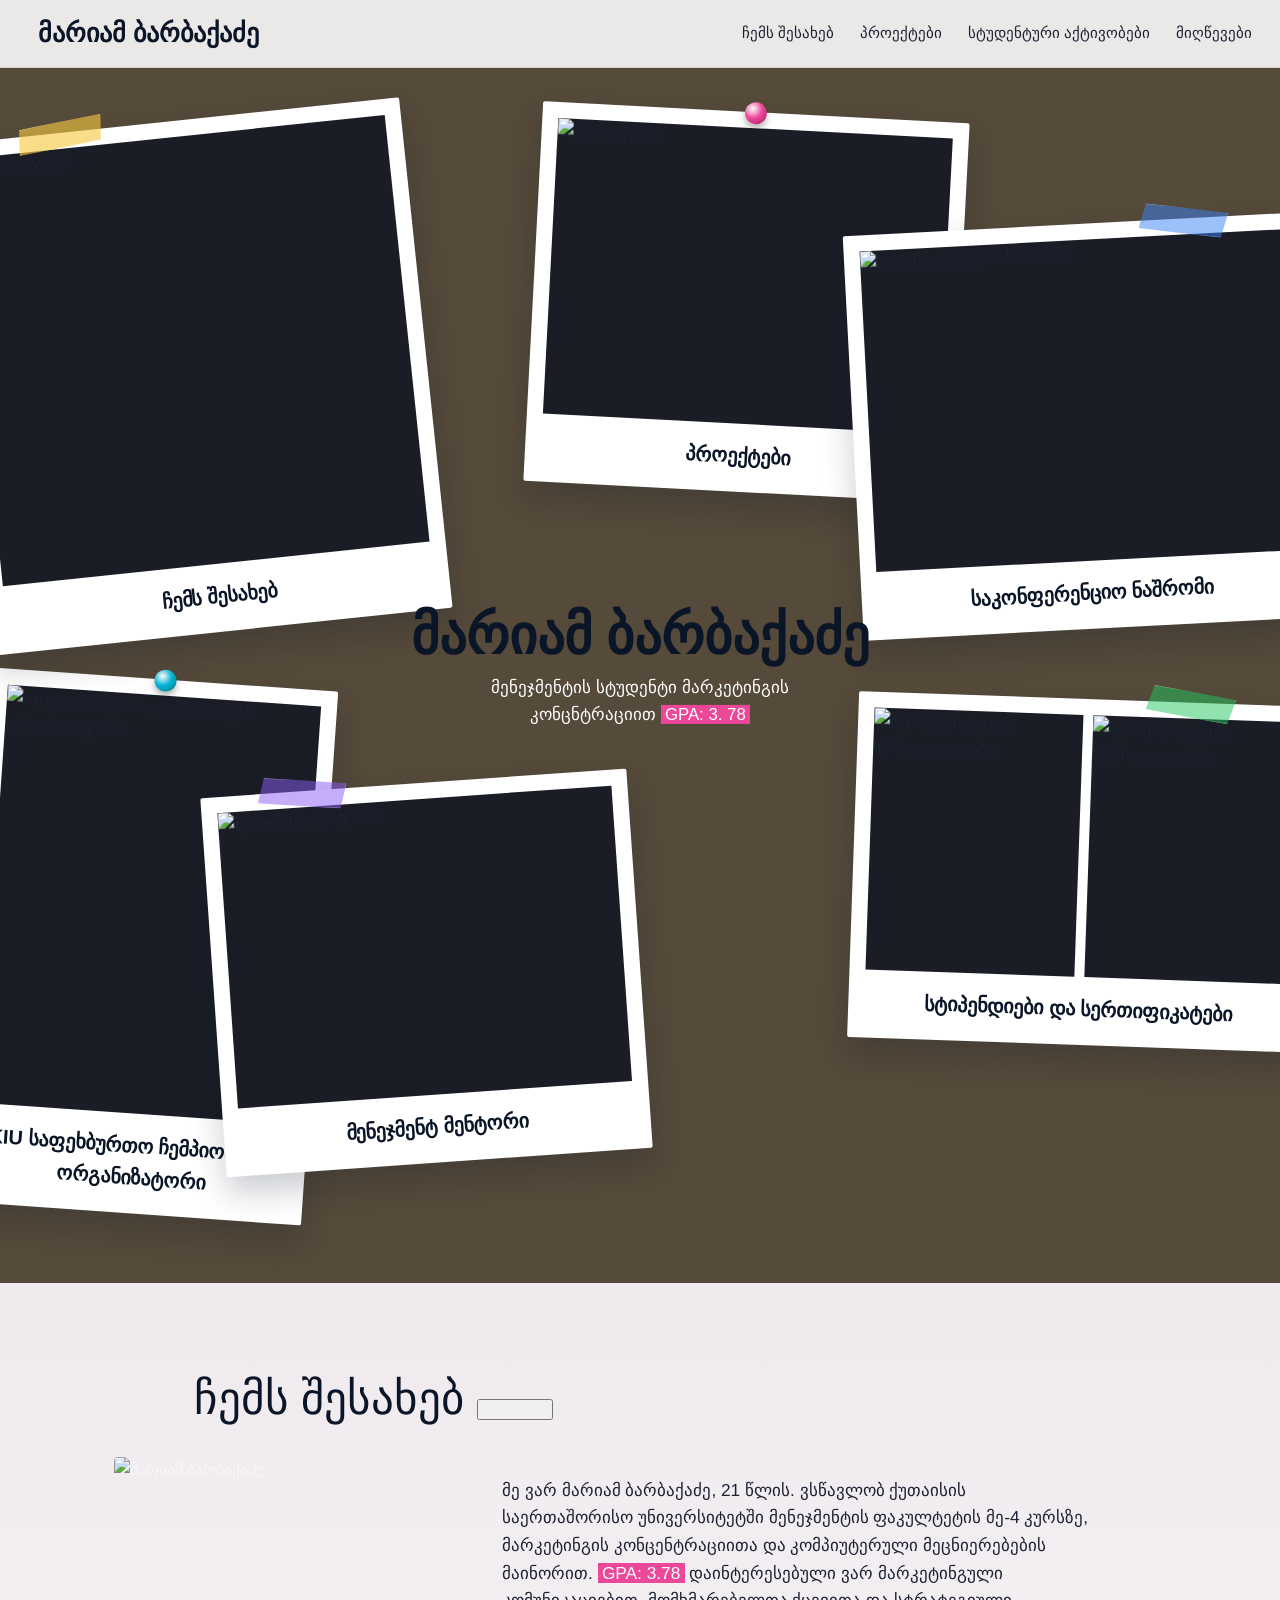
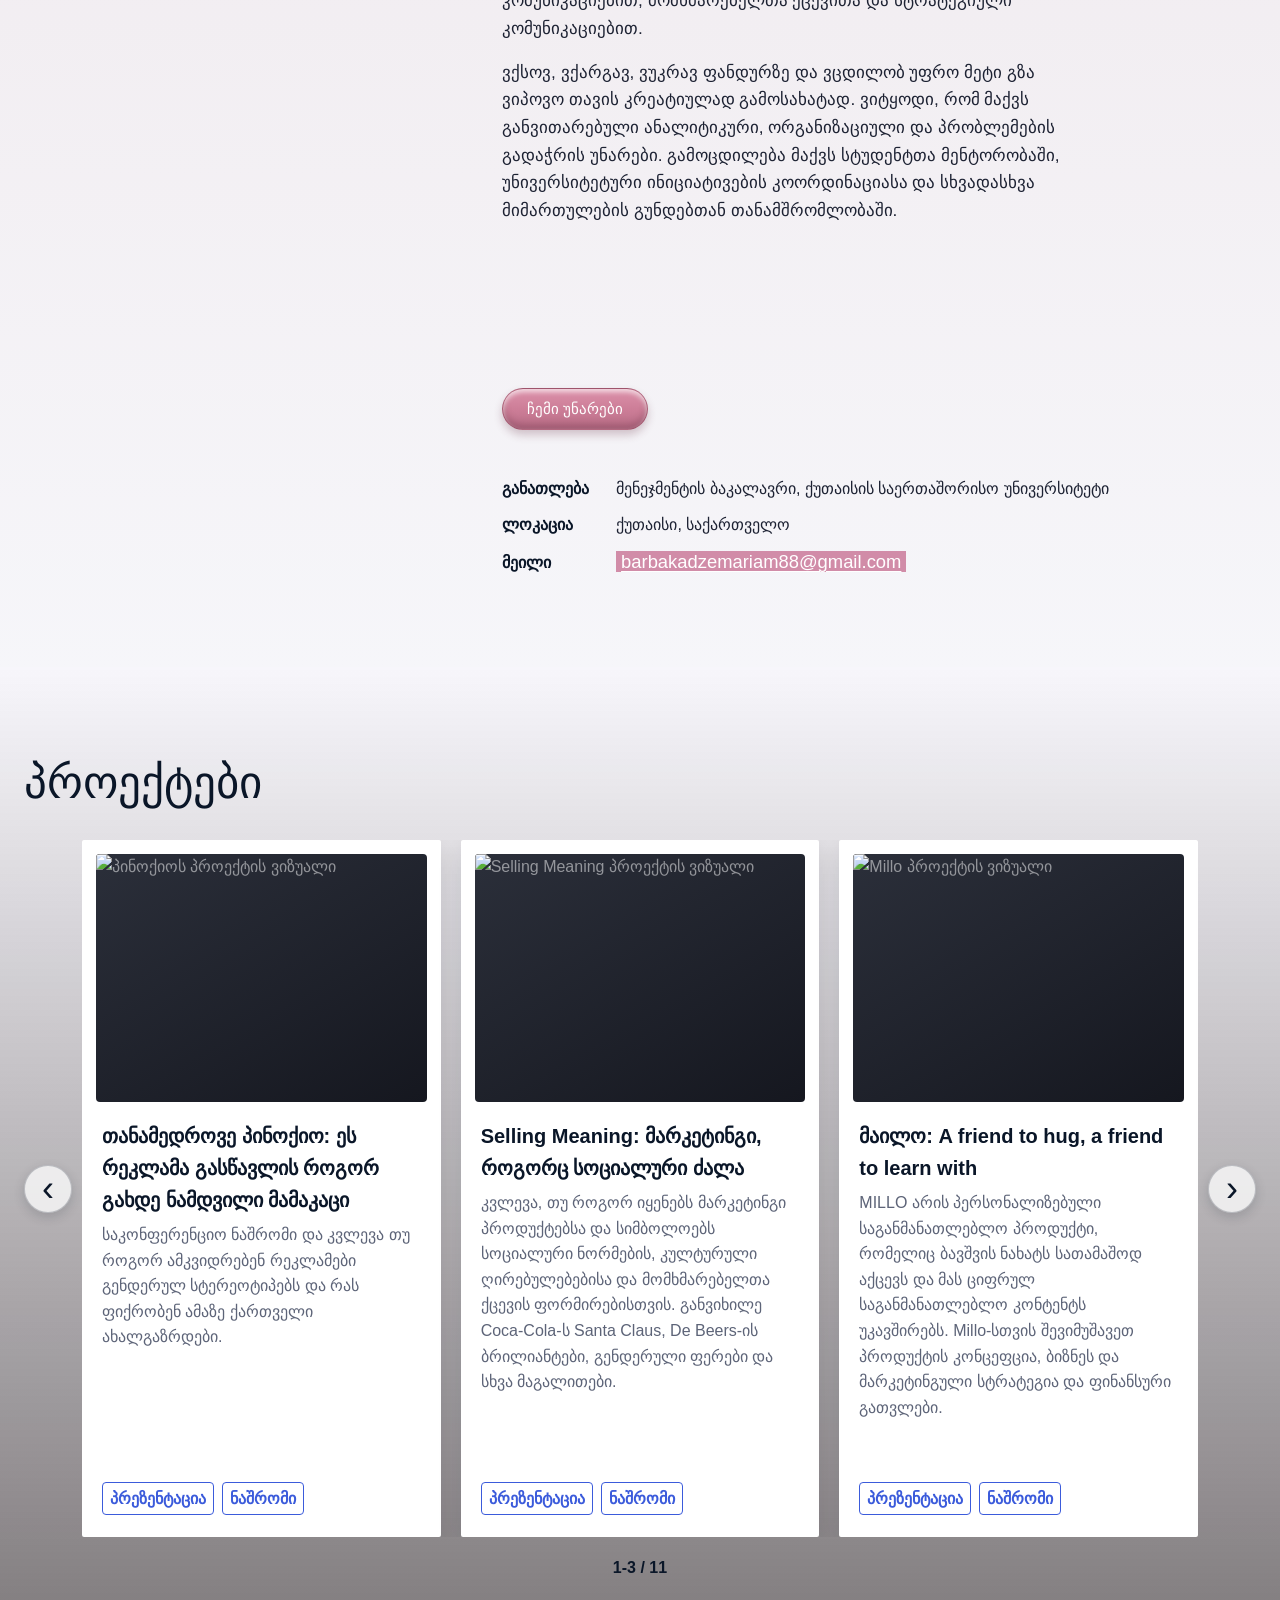
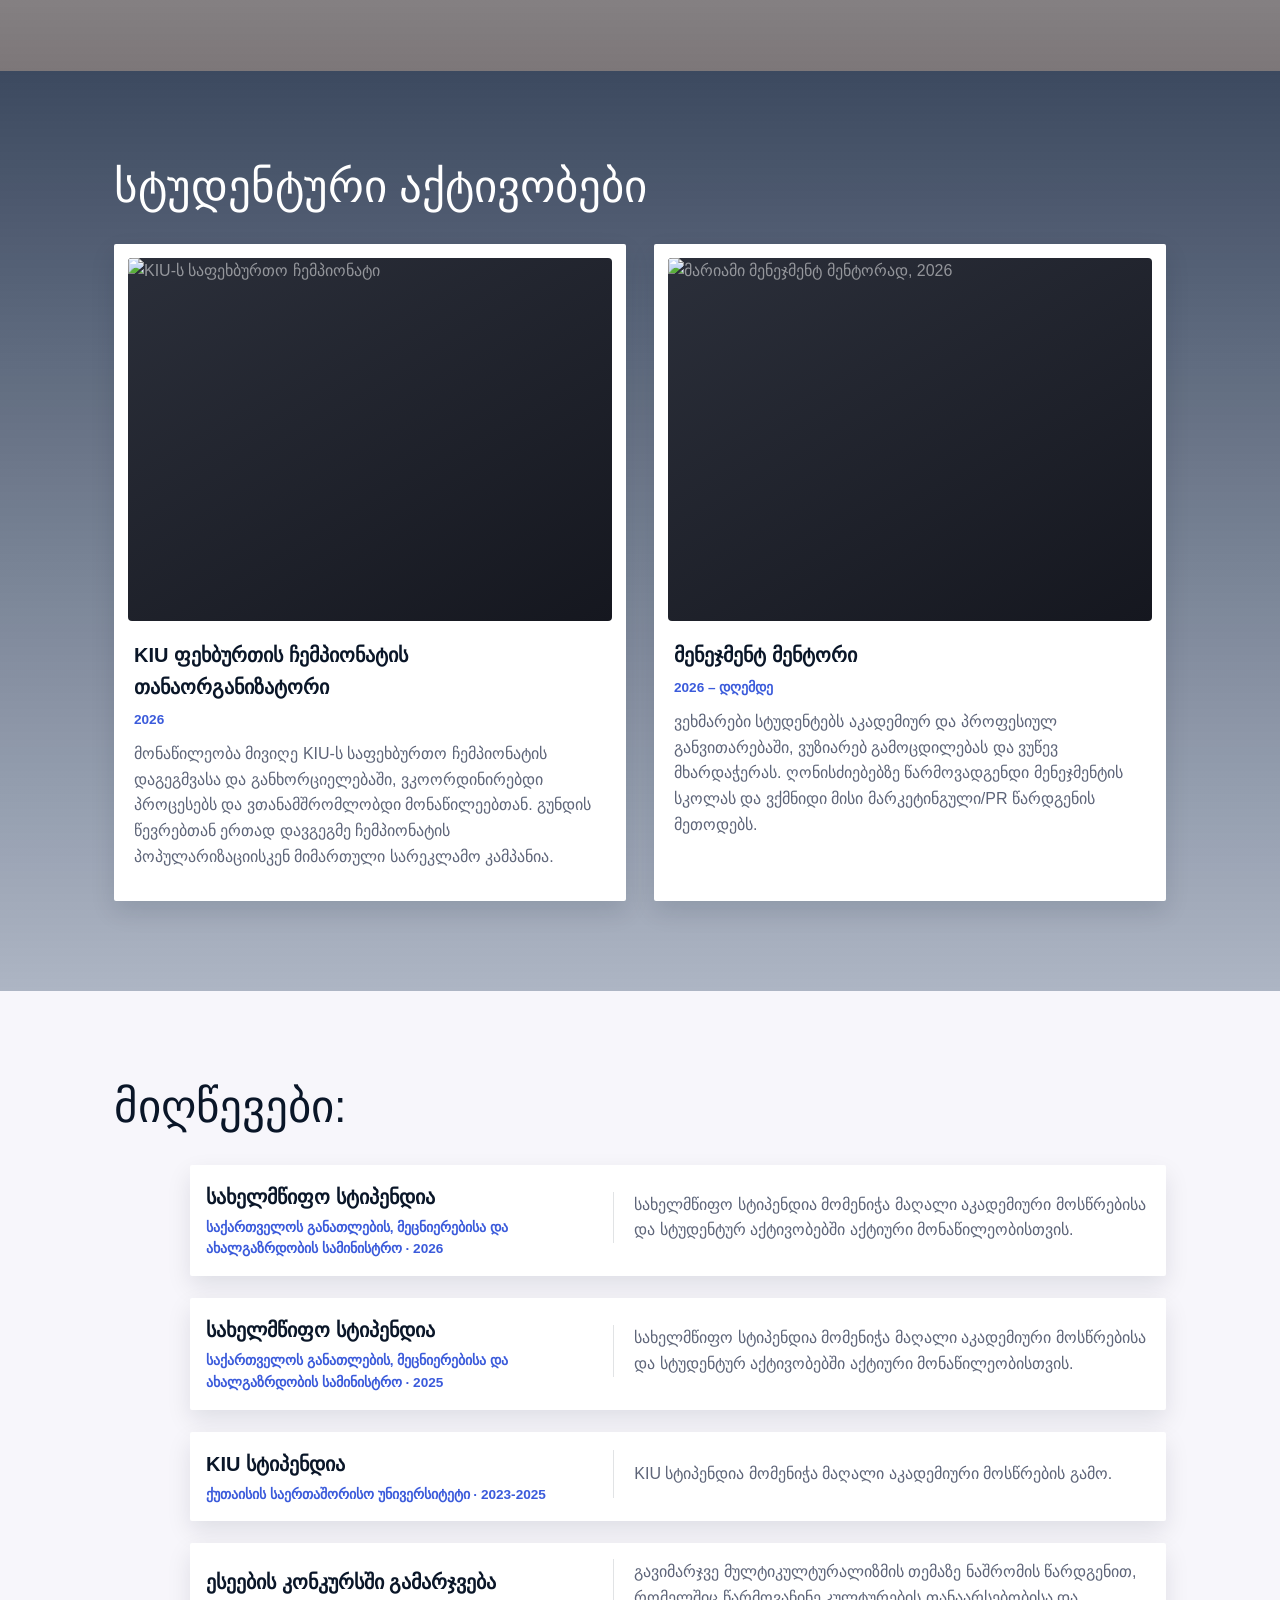
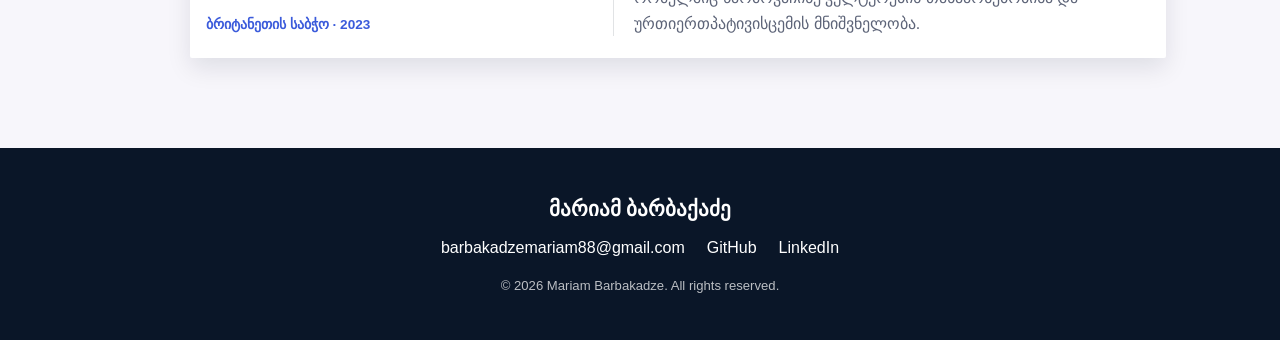
==== index.html @ dfaa8550 "Add files via upload" ====
<!DOCTYPE html>
<html lang="ka">
<head>
  <meta charset="UTF-8" />
  <meta name="viewport" content="width=device-width, initial-scale=1" />

  <title>მარიამ ბარბაქაძე — პორთფოლიო</title>

  <meta
    name="description"
    content="Portfolio of Your Name: about me, projects, student activities and awards."
  />

  <link href="https://fonts.googleapis.com/css2?family=Press+Start+2P&display=swap" rel="stylesheet">
  <link rel="stylesheet" href="style.css" />
  <link rel="stylesheet" href="m-runner/m-runner.css" />
</head>

<body>

  <!-- HEADER -->
  <header class="site-header" id="site-header">

    <a href="#board" class="logo" aria-label="მარიამ ბარბაქაძე">
      <img src="./pictures/M%20logo.png" alt="">
      <span>მარიამ ბარბაქაძე</span>
    </a>

    <button
      class="nav-toggle"
      id="nav-toggle"
      aria-label="Toggle menu"
      aria-expanded="false"
      aria-controls="site-nav"
    >
      <span></span>
      <span></span>
      <span></span>
    </button>

    <nav class="site-nav" id="site-nav" aria-label="Main">
      <a href="#about">ჩემს შესახებ</a>
      <a href="#projects">პროექტები</a>
      <a href="#activities">სტუდენტური აქტივობები</a>
      <a href="#awards">მიღწევები</a>
    </nav>

  </header>


  <main>

    <!-- BOARD -->
    <section id="board">

      <div class="section-inner">

        <div class="board-header">

          <img class="board-logo" src="./pictures/M%20logo.png" alt="">

          <h1 class="board-title">
            მარიამ ბარბაქაძე
          </h1>

          <p class="board-sub">
            მენეჯმენტის სტუდენტი მარკეტინგის კონცნტრაციით <span class="gpa-highlight">GPA: 3. 78</span>
          </p>

        </div>

        <div class="board-grid" id="board-grid"></div>

      </div>

    </section>


    <!-- ABOUT ME -->
    <section class="page-section" id="about">

      <div class="section-inner">

        <div class="about-heading-row">
          <h2 class="section-title">
            ჩემს შესახებ
            <button type="button" class="mrunner-trigger" id="mrunner-trigger"
                    aria-expanded="false" aria-controls="mrunner-panel"
                    aria-label="Play the logo game" title="Click me!">
              <img class="about-logo" src="./pictures/M%20logo.png" alt="">
            </button>
          </h2>

          <div class="mrunner-panel" id="mrunner-panel" hidden>
            <section class="mrunner" id="mrunner" tabindex="0"
                     aria-label="Logo game. Press Space or Up Arrow to jump.">
              <canvas></canvas>
            </section>
            <p class="mrunner-hint">Press <b>Space</b> or <b>↑</b> to jump, <b>↓</b> to drop fast. On a phone, tap the game.</p>
          </div>
        </div>

        <div class="about-layout">

          <div class="photo-slot photo-slot--portrait">
            <img src="./pictures/about%20me/100_0014%20(7).png" alt="მარიამ ბარბაქაძე">
          </div>

          <div class="about-text">

            <div class="about-copy" id="about-copy">
              <div class="about-copy-default">
                <p id="about-intro">
                 მე ვარ მარიამ ბარბაქაძე, 21 წლის. ვსწავლობ ქუთაისის საერთაშორისო უნივერსიტეტში მენეჯმენტის ფაკულტეტის მე-4 კურსზე, მარკეტინგის კონცენტრაციითა და კომპიუტერული მეცნიერებების მაინორით. <span class="gpa-highlight">GPA: 3.78</span> დაინტერესებული ვარ მარკეტინგული კომუნიკაციებით, მომხმარებელთა ქცევითა და სტრატეგიული კომუნიკაციებით.
                </p>

                <p class="about-summary" id="about-summary">
                  ვქსოვ, ვქარგავ, ვუკრავ ფანდურზე და ვცდილობ უფრო მეტი გზა ვიპოვო თავის კრეატიულად გამოსახატად. ვიტყოდი, რომ  მაქვს განვითარებული ანალიტიკური, ორგანიზაციული და პრობლემების გადაჭრის უნარები. გამოცდილება მაქვს სტუდენტთა მენტორობაში, უნივერსიტეტური ინიციატივების კოორდინაციასა და სხვადასხვა მიმართულების გუნდებთან თანამშრომლობაში.
                </p>
              </div>

              <div class="skills-detail-panel" id="skills-detail-panel" hidden>
                <div class="skills-detail-grid">
                  <div>
                    <h3>ენები</h3>
                    <ul>
                      <li>ქართული (C2)</li>
                      <li>ინგლისური (C1)</li>
                      <li>რუსული (B1)</li>
                    </ul>
                  </div>

                  <div>
                    <h3>კომუნიკაცია</h3>
                    <ul>
                      <li>კომუნიკაცია & ნარატივის შექმნა</li>
                      <li>კონტენტის სტრუქტურირება და პრეზენტაცია </li>
                      <li>აკადემიკური წერა</li>
                      <li>კვლევის დიზაინი და მონაცემთა დამუშავება</li>
                    </ul>
                  </div>

                  <div>
                    <h3>Tools &amp; Platforms</h3>
                    <ul>
                      <li>Excel and Power BI</li>
                      <li>PowerPoint and Canva</li>
                      <li>Zoom and Google Meet</li>
                      <li>Microsoft Office</li>
                      <li>Google Workspace</li>
                      <li>AI tools</li>
                    </ul>
                  </div>

                  <div>
                    <h3>პროგრამირების ენები</h3>
                    <ul>
                      <li>Python</li>
                      <li>R</li>
                      <li>HTML</li>
                      <li>CSS</li>
                      <li>JavaScript</li>
                      <li>SQL</li>
                      <li>C#</li>
                    </ul>
                  </div>
                </div>
              </div>
            </div>

            <button type="button" class="skills-toggle" aria-expanded="false" aria-controls="skills-detail-panel">
              ჩემი უნარები
            </button>

            <ul class="fact-list" id="about-facts">

              <li>
                <strong>განათლება</strong>
                მენეჯმენტის ბაკალავრი, ქუთაისის საერთაშორისო უნივერსიტეტი
              </li>

              <li>
                <strong>ლოკაცია</strong>
                ქუთაისი, საქართველო
              </li>

              <li>
                <strong>მეილი</strong>
                <a href="mailto:barbakadzemariam88@gmail.com">
                  barbakadzemariam88@gmail.com
                </a>
              </li>

            </ul>

          </div>

        </div>

      </div>

    </section>


    <!-- PROJECTS -->
    <section
      class="page-section page-section--tint"
      id="projects"
    >

      <div class="section-inner">

        <h2 class="section-title projects-title">
          პროექტები
          <img class="projects-title-logo" src="./pictures/M%20logo.png" alt="">
        </h2>

        <div class="projects-carousel" role="group" aria-label="Project pages">
          <button class="projects-arrow" type="button" data-project-direction="-1" aria-label="Previous projects">
            <span aria-hidden="true">‹</span>
          </button>

          <div class="project-pages">
            <div class="project-page" data-project-page>
              <div class="card-grid">
                <article class="card">
                  <div class="photo-slot"><img src="./pictures/projects/pino.png" alt="პინოქიოს პროექტის ვიზუალი" loading="lazy"></div>
                  <h3>თანამედროვე პინოქიო: ეს რეკლამა გასწავლის როგორ გახდე ნამდვილი მამაკაცი</h3>
                  <p class="project-description">საკონფერენციო ნაშრომი და კვლევა თუ როგორ ამკვიდრებენ რეკლამები გენდერულ სტერეოტიპებს და რას ფიქრობენ ამაზე ქართველი ახალგაზრდები.</p>
                  <div class="project-links">
                    <a href="https://docs.google.com/presentation/d/1aGiJjP01scLYvRcMUNTFdUoyC0bcWkJ0/edit?slide=id.p1#slide=id.p1" class="card-link" target="_blank" rel="noopener">პრეზენტაცია</a>
                    <a href="https://docs.google.com/document/d/1C8j8_Lhqyy-xLQa1UX6pXhF_PfZoc1Qc/view" class="card-link" target="_blank" rel="noopener">ნაშრომი</a>
                  </div>
                </article>
                <article class="card">
                  <div class="photo-slot"><img src="./pictures/projects/mean.png" alt="Selling Meaning პროექტის ვიზუალი" loading="lazy"></div>
                  <h3>Selling Meaning: მარკეტინგი, როგორც სოციალური ძალა</h3>
                  <p>კვლევა, თუ როგორ იყენებს მარკეტინგი პროდუქტებსა და სიმბოლოებს სოციალური ნორმების, კულტურული ღირებულებებისა და მომხმარებელთა ქცევის ფორმირებისთვის. განვიხილე Coca-Cola-ს Santa Claus, De Beers-ის ბრილიანტები, გენდერული ფერები და სხვა მაგალითები.</p>
                  <div class="project-links">
                    <a href="https://drive.google.com/drive/u/0/folders/1JUCfDVPSGyvpxXm6-o5__2E_a_eijQSh" class="card-link" target="_blank" rel="noopener">პრეზენტაცია</a>
                    <a href="https://docs.google.com/document/d/1NkHAXTlV-sT7ubtW3Xc5qwYk5XIkKrce/edit?usp=sharing&ouid=109535203645170659865&rtpof=true&sd=true" class="card-link" target="_blank" rel="noopener">ნაშრომი</a>
                  </div>
                </article>
                <article class="card">
                  <div class="photo-slot"><img src="./pictures/projects/Millo.png" alt="Millo პროექტის ვიზუალი" loading="lazy"></div>
                  <h3>მაილო: A friend to hug, a friend to learn with</h3>
                  <p>MILLO არის პერსონალიზებული საგანმანათლებლო პროდუქტი, რომელიც ბავშვის ნახატს სათამაშოდ აქცევს და მას ციფრულ საგანმანათლებლო კონტენტს უკავშირებს. Millo-სთვის შევიმუშავეთ პროდუქტის კონცეფცია, ბიზნეს და მარკეტინგული სტრატეგია და ფინანსური გათვლები.</p>
                  <div class="project-links">
                    <a href="https://drive.google.com/file/d/1a1MrT6r5ktd9MWKYVxRspFCb8IT8tvfJ/view?usp=sharing" class="card-link" target="_blank" rel="noopener">პრეზენტაცია</a>
                    <a href="https://docs.google.com/document/d/1BQEhLMgMhbBWHssgfmUI2LsrUQzbM4Vg/edit?usp=sharing&ouid=109535203645170659865&rtpof=true&sd=true" class="card-link" target="_blank" rel="noopener">ნაშრომი</a>
                  </div>
                </article>
                <article class="card">
                  <div class="photo-slot"><img class="project-image--aeo" src="./pictures/projects/AEO.png" alt="AEO პროექტის ვიზუალი" loading="lazy"></div>
                  <h3>You Have Great Jeans!</h3>
                  <p>Sydney Sweeney-ის დენიმის კამპანიის გაუმჯობესების მცდელობა, რომელიც ერთი კონკრეტული ტიპის გენეტიკის ნაცვლად ჯინსების ისტორიასა და მათი მომხმარებლების მრავალფეროვნებაზე ფოკუსირდება. ახალი კამპანიის კონცეფცია, STP, PESO მოდელი, კონტენტ კალენდარი და KPI-ები</p>
                  <div class="project-links">
                    <a href="https://docs.google.com/presentation/d/1KaeYo96YLVNgSoCT4DkcFXBeKt-LZbl9/edit?usp=sharing&ouid=109535203645170659865&rtpof=true&sd=true" class="card-link" target="_blank" rel="noopener">პრეზენტაცია</a>
                    <a href="https://docs.google.com/document/d/1aZvOm7zn2EDm-3F58kJzTsGgEt9XNT1s/edit?usp=sharing&ouid=109535203645170659865&rtpof=true&sd=true" class="card-link" target="_blank" rel="noopener">ნაშრომი</a>
                  </div>
                </article>
              </div>
            </div>

            <div class="project-page" data-project-page hidden>
              <div class="card-grid">
                <article class="card">
                  <div class="photo-slot"><img src="./pictures/projects/airbnb1.png" alt="Airbnb-ის Power BI პროექტი" loading="lazy"></div>
                  <h3>Airbnb-ის გაქირავების ტენდენციები ესპანეთის ქალაქებში</h3>
                  <p>Power BI პროექტი, გუნდთან ერთად გამოვიკვლიე ბარსელონას, მადრიდისა და ვალენსიის მოკლევადიანი ბინებით გაქირავების ბაზარი ფასების სტრატეგიების, მოთხოვნის ტენდენციებისა და ლოკაციებს შორის განსხვავებების მიხედვით.</p>
                  <a href="./final-1.pbix" class="card-link" download="final-1.pbix">ჩამოტვირთე ფაილი</a>
                </article>
                <article class="card">
                  <div class="photo-slot"><img src="./pictures/projects/kiu.png" alt="KIU-ს ვებგვერდის ვიზუალი" loading="lazy"></div>
                  <h3>KIU-ს საინფორმაციო ვებგვერდი</h3>
                  <p>ქუთაისის საერთაშორისო უნივერსიტეტის საინფორმაციო ვებგვერდის Frontend დიზაინი. პროექტში გამოვიყენე HTML, CSS და JavaScript, მათ შორის DOM, Fetch API, Async/Await, Local Storage და Session Storage. </p>
                  <a href="https://mariam-barbakadze8.github.io/scripting/" class="card-link" target="_blank" rel="noopener">გადადი ვებსაიტზე</a>
                </article>
                <article class="card">
                  <div class="photo-slot"><img src="./pictures/projects/sarajishvili.png" alt="სარაჯიშვილის პროექტის ვიზუალი" loading="lazy"></div>
                  <h3>სარაჯიშვილი</h3>
                  <p>სარაჯიშვილის ბრენდის შესახებ მარკეტინგული პროექტი, რომელიც კომპანიის ისტორიას, პროდუქტებს, ტექნოლოგიასა და ბრენდის პოზიციონირებას იკვლევს. პროექტის ფარგლებში შევიმუშავეთ მარკეტინგული ხედვა და შევქმენით სარეკლამო ვიდეო</p>
                  <div class="project-links">
                    <a href="https://docs.google.com/presentation/d/1E6QWiUZap59UH0BH9RYwA2H_Yjo31zm-/edit?usp=sharing&ouid=109535203645170659865&rtpof=true&sd=true" class="card-link" target="_blank" rel="noopener">პრეზენტაცია</a>
                    <a href="https://drive.google.com/file/d/1Be8dP9BX7F5OwOgpgKuuJ3f0fKXLP4T3/view?usp=sharing" class="card-link" target="_blank" rel="noopener">ვიდეო</a>
                  </div>
                </article>
              </div>
            </div>

            <div class="project-page" data-project-page hidden>
              <div class="card-grid">
                <article class="card">
                  <div class="photo-slot"><img src="./pictures/projects/bitc.png" alt="ბიტკოინი როგორც „ციფრული ოქრო“: Hedge, Safe Haven, or Diversifier?" loading="lazy"></div>
                  <h3>ბიტკოინი როგორც „ციფრული ოქრო“: Hedge, Safe Haven, or Diversifier?</h3>
                  <p>კვლევა აჩვენებს, რომ ბიტკოინი უფრო დივერსიფიკატორის როლს ასრულებს, ვიდრე სტაბილური ჰეჯირების ან უსაფრთხო აქტივის. მისი მაღალი მერყეობა და კრიზისების დროს აქციებთან დაკავშირებული მოძრაობა „ციფრული ოქროს“ სტატუსს ნაკლებად ამყარებს.</p>
                  <a href="https://drive.google.com/file/d/14I_BkWo6FZopMsYW2_moKlB8hbjBZY0b/view?usp=sharing" class="card-link" target="_blank" rel="noopener">რეპორტი</a>
                </article>
                <article class="card">
                  <div class="photo-slot"><img src="./pictures/projects/black.png" alt="შავი ზღვის ქვეყნების ეკონომიკური ანალიზი" loading="lazy"></div>
                  <h3>შავი ზღვის ქვეყნების ეკონომიკური ანალიზი</h3>
                  <p>R studio პროექტი, გუნდთან ერთად გავაანალიზე ექვსი ქვეყნის GDP, ეკონომიკური ზრდა, ფულადი გზავნილები და მოხმარება. ფოკუსირდი საშუალოზე მაღალი და მაღალი შემოსავლის მქონე ქვეყნებში ფულად გზავნილებზე დამოკიდებულების შედარებაზე. გამოვიყენე R მონაცემების გასაწმენდად, ვიზუალიზაციისა და შედარებითი ანალიზისთვის.</p>
                  <a href="https://github.com/Mariam-Barbakadze8/Economic-Analysis-of-Black-Sea-Countries-using-R-and-Rstudio/commit/30673c9e559ba4af7b63a4ef3b26c1655685304b" class="card-link" target="_blank" rel="noopener">იხილე კოდი</a>
                </article>
              </div>
            </div>

            <div class="project-page" data-project-page hidden>
              <div class="card-grid">
                <article class="card">
                  <div class="photo-slot"><img src="./pictures/projects/ladder.png" alt="კავკასიის ქვეყნების ცხოვრებით ბედნიერების კვლევა" loading="lazy"></div>
                  <h3>კავკასიის ქვეყნების ცხოვრებით ბედნიერების კვლევა</h3>
                  <p>excel პროექტი, რომელიც იკვლევს, თუ როგორ უკავშირდება GDP ერთ სულ მოსახლეზე, სოციალური მხარდაჭერა, ცხოვრებისეული არჩევანის თავისუფლება, ჯანსაღი სიცოცხლის ხანგრძლივობა და გულუხვობა კავკასიის ქვეყნების Life Ladder-ის მაჩვენებლებს 2006–2019 წლებში. ასევე, აანალიზებს ამ ფაქტორების ერთობლივ გავლენას თითოეული ქვეყნის ცხოვრების შეფასებაზე.</p>
                  <div class="project-links">
                    <a href="https://drive.google.com/file/d/1JpN3ogsi_FzpwdwIviuHzzVaUK3faxN_/view?usp=sharing" class="card-link" target="_blank" rel="noopener">პრეზენტაცია</a>
                    <a href="https://docs.google.com/spreadsheets/d/1glPTYf7_Kk6-1wGrZoR-tdeNdOsmVGiI/edit?usp=sharing&ouid=109535203645170659865&rtpof=true&sd=true" class="card-link" target="_blank" rel="noopener">excel ფაილი</a>
                  </div>
                </article>
                <article class="card">
                  <div class="photo-slot"><img src="./pictures/projects/grab_go.png" alt="Grab & Go კაფეტერია" loading="lazy"></div>
                  <h3>Grab & Go კაფეტერია</h3>
                  <p>გუნდთან ერთად შევისწავლე სტუდენტების მოთხოვნები და მათზე დაყრდნობით შევიმუშავე კამპუსის Grab&Go კონცეფციის მენიუ და მოთხოვნის პროგნოზი. ასევე, Excel-ში შევქმენი ხარჯებისა და ფინანსური ანალიზის მოდელი, რომელიც მოიცავდა თვითღირებულებას, ფასებს, CVP ანალიზს, მოგებიანობასა და ფინანსური ანგარიშგების შეფასებას.</p>
                  <a href="https://docs.google.com/presentation/d/1Q67wtMGNneN6pfAvTDSnkCTAxvyMjn7h/edit?usp=sharing&ouid=109535203645170659865&rtpof=true&sd=true" class="card-link" target="_blank" rel="noopener">პრეზენტაცია</a>
                  <a href="https://docs.google.com/spreadsheets/d/1gG228I03Bmp8CO9ekjyJKbz7NF1AKA8j/edit?usp=sharing&ouid=109535203645170659865&rtpof=true&sd=true" class="card-link" target="_blank" rel="noopener">excel ფაილი</a>
                </article>
              </div>
            </div>
          </div>

          <button class="projects-arrow" type="button" data-project-direction="1" aria-label="Next projects">
            <span aria-hidden="true">›</span>
          </button>
        </div>

        <p class="projects-page-status" id="projects-page-status" aria-live="polite">1-3 / 11</p>

      </div>

    </section>


    <!-- STUDENT ACTIVITIES -->
    <section
      class="page-section"
      id="activities"
    >

      <div class="section-inner">

        <h2 class="section-title">
          სტუდენტური აქტივობები
        </h2>

        <div class="card-grid card-grid--two">

          <article class="card">

            <div class="photo-slot">
              <img src="./pictures/student%20activities/foot.png" alt="KIU-ს საფეხბურთო ჩემპიონატი" loading="lazy">
            </div>

            <h3>
              KIU ფეხბურთის ჩემპიონატის თანაორგანიზატორი
            </h3>

            <p class="card-meta">
              2026
            </p>

            <p>
             მონაწილეობა მივიღე KIU-ს საფეხბურთო ჩემპიონატის დაგეგმვასა და განხორციელებაში, ვკოორდინირებდი პროცესებს და ვთანამშრომლობდი მონაწილეებთან. გუნდის წევრებთან ერთად დავგეგმე ჩემპიონატის პოპულარიზაციისკენ მიმართული სარეკლამო კამპანია.
            </p>

          </article>


          <article class="card">

            <div class="photo-slot">
              <img class="activity-image--mentor" src="./pictures/student%20activities/ment.png" alt="მარიამი მენეჯმენტ მენტორად, 2026" loading="lazy">
            </div>

            <h3>
              მენეჯმენტ მენტორი
            </h3>

            <p class="card-meta">
              2026 – დღემდე
            </p>

            <p>
              ვეხმარები სტუდენტებს აკადემიურ და პროფესიულ განვითარებაში, ვუზიარებ გამოცდილებას და ვუწევ მხარდაჭერას. ღონისძიებებზე წარმოვადგენდი მენეჯმენტის სკოლას და ვქმნიდი მისი მარკეტინგული/PR წარდგენის მეთოდებს.
            </p>

          </article>

        </div>

      </div>

    </section>


    <!-- AWARDS -->
    <section
      class="page-section page-section--tint"
      id="awards"
    >

      <div class="section-inner">

        <h2 class="section-title">
          მიღწევები:
        </h2>

        <ul class="award-list">

          <li class="award">
            <div>
              <h3>
                სახელმწიფო სტიპენდია
              </h3>
              <p class="card-meta">
                საქართველოს განათლების, მეცნიერებისა და ახალგაზრდობის სამინისტრო · 2026
              </p>
              <p class="award-description">სახელმწიფო სტიპენდია მომენიჭა მაღალი აკადემიური მოსწრებისა და სტუდენტურ აქტივობებში აქტიური მონაწილეობისთვის.</p>
            </div>
          </li>

          <li class="award">
            <div>
              <h3>
                სახელმწიფო სტიპენდია
              </h3>
              <p class="card-meta">
                საქართველოს განათლების, მეცნიერებისა და ახალგაზრდობის სამინისტრო · 2025
              </p>
              <p class="award-description">სახელმწიფო სტიპენდია მომენიჭა მაღალი აკადემიური მოსწრებისა და სტუდენტურ აქტივობებში აქტიური მონაწილეობისთვის.</p>
            </div>
          </li>

          <li class="award">
            <div>
              <h3>
                KIU სტიპენდია
              </h3>
              <p class="card-meta">
                ქუთაისის საერთაშორისო უნივერსიტეტი · 2023-2025
              </p>
              <p class="award-description">KIU სტიპენდია მომენიჭა მაღალი აკადემიური მოსწრების გამო.</p>
            </div>
          </li>

          <li class="award">
            <div>
              <h3>
                ესეების კონკურსში გამარჯვება
              </h3>
              <p class="card-meta">
                ბრიტანეთის საბჭო · 2023
              </p>
              <p class="award-description"> გავიმარჯვე მულტიკულტურალიზმის თემაზე ნაშრომის წარდგენით, რომელშიც წარმოვაჩინე კულტურების თანაარსებობისა და ურთიერთპატივისცემის მნიშვნელობა.</p>
            </div>
          </li>

        </ul>

      </div>

    </section>

  </main>


  <!-- FOOTER -->
  <footer class="site-footer">

    <p class="footer-name">
      მარიამ ბარბაქაძე
    </p>

    <p class="footer-links">

      <a href="mailto:barbakadzemariam88@gmail.com">
        barbakadzemariam88@gmail.com
      </a>

      <a
        href="https://github.com/Mariam-Barbakadze8"
        target="_blank"
        rel="noopener"
      >
        GitHub
      </a>

      <a
        href="https://www.linkedin.com/in/mariam-barbakadze-9b5ba5305"
        target="_blank"
        rel="noopener"
      >
        LinkedIn
      </a>

    </p>

    <p class="footer-small">
      © <span id="year">2026</span> Mariam Barbakadze.
      All rights reserved.
    </p>

  </footer>


  <script src="m-runner/m-runner.js"></script>
  <script src="script.js"></script>

</body>
</html>
---- style.css ----
/* ==========================================================
   PORTFOLIO — POLAROID BOARD
   ========================================================== */


/* ==========================================================
  0. ALK KATERINA FONT
   ========================================================== */

@font-face {
    font-family: "ALK Katerina";
    src: url("fonts/ALK Katerina - Regular.ttf") format("truetype");
    font-weight: 400;
    font-style: normal;
    font-display: swap;
}

  @font-face {
    font-family: "GL Kirovi";
    src: url("fonts/GL Kirovi - Bold.ttf") format("truetype");
    font-weight: 700;
    font-style: normal;
    font-display: swap;
  }

  @font-face {
    font-family: "MCh NeoBau";
    src: url("fonts/MCh NeoBau - Regular.otf") format("opentype");
    font-weight: 400;
    font-style: normal;
    font-display: swap;
  }

  h1,
  h2,
  h3 {
    font-family: "GL Kirovi", sans-serif;
  }

body {
    margin: 0;
    font-family: "ALK Katerina", sans-serif;
    color: var(--ink);
    background: var(--paper);
    line-height: 1.6;
}
/* ==========================================================
   1. TOKENS & BASE
   ========================================================== */

:root {
  --deep-ocean: #0a1628;
  --cornflower: #3b5bdb;
  --frost-blue: #e3e9fb;
  --pink-stripe: #ec4899;
  --pure-white: #ffffff;
  --paper: #f7f6fb;
  --ink: #1d2233;
  --muted: #5d6478;
  --header-h: 68px;
}


/* Reset */

*,
*::before,
*::after {
  box-sizing: border-box;
}


html {
  scroll-behavior: smooth;
}


@media (prefers-reduced-motion: reduce) {

  html {
    scroll-behavior: auto;
  }

  * {
    transition: none !important;
  }

}


body {
  margin: 0;

  font-family: "ALK Katerina", sans-serif;

  color: var(--ink);
  background: var(--paper);
  line-height: 1.6;
}


img {
  max-width: 100%;
  display: block;
}


a {
  color: var(--cornflower);
}


:focus-visible {
  outline: 3px solid var(--pink-stripe);
  outline-offset: 3px;
}


.section-inner {
  max-width: 1100px;
  margin: 0 auto;
  padding: 0 24px;
}


/* ==========================================================
   SECTION TITLES
   ========================================================== */

.about-heading-row {
  margin-left: 80px;
}


.section-title {
  font-family: "GL Kirovi", sans-serif;
  font-weight: 400;

  font-size: clamp(2rem, 4vw, 2.8rem);

  color: var(--deep-ocean);

  margin: 0 0 32px;

  line-height: 1.15;
}


.projects-title {
  display: flex;
  align-items: center;
  gap: 12px;
}


.projects-title-logo {
  display: block;
  width: 48px;
  height: auto;
  object-fit: contain;
}


.about-logo {
  display: inline-block;

  width: 48px;
  height: auto;

  margin-right: 12px;

  vertical-align: middle;

  animation: logoPulse 2.4s ease-in-out infinite;
  transform-origin: center;
  filter: drop-shadow(0 0 0 rgba(59, 91, 219, 0));
}


@keyframes logoPulse {
  0%,
  100% {
    transform: translateY(0) scale(1);
    filter: drop-shadow(0 0 0 rgba(59, 91, 219, 0.1));
  }

  30% {
    transform: translateY(-2px) scale(1.06);
    filter: drop-shadow(0 6px 14px rgba(59, 91, 219, 0.18));
  }

  55% {
    transform: translateY(1px) scale(1.08);
    filter: drop-shadow(0 8px 16px rgba(236, 72, 153, 0.18));
  }

  75% {
    transform: translateY(3px) scale(1.03);
    filter: drop-shadow(0 4px 10px rgba(59, 91, 219, 0.12));
  }
}


/* ==========================================================
   2. HEADER
   ========================================================== */

.site-header {
  position: fixed;

  inset: 0 0 auto 0;

  height: var(--header-h);

  z-index: 100;

  display: flex;

  align-items: center;

  justify-content: space-between;

  padding: 0 28px;

  background: rgba(255, 255, 255, 0.88);

  backdrop-filter: blur(8px);

  border-bottom: 1px solid rgba(10, 22, 40, 0.08);

  transition: box-shadow 0.25s ease;
}


.site-header.scrolled {
  box-shadow: 0 6px 24px rgba(10, 22, 40, 0.12);
}


.logo {
  display: inline-flex;

  align-items: center;

  gap: 10px;

  font-family: "GL Kirovi", sans-serif;

  font-weight: 700;

  font-size: 1.62rem;

  color: var(--deep-ocean);

  text-decoration: none;
}


.logo img {
  display: block;

  width: auto;

  height: 44px;

  max-width: 160px;

  object-fit: contain;
}


.site-nav {
  display: flex;

  align-items: center;

  gap: 26px;
}


.site-nav a:not(.logo) {
  position: relative;

  font-weight: 500;

  font-size: 0.95rem;

  color: var(--ink);

  text-decoration: none;

  padding: 4px 0;
}


.site-nav a:not(.logo)::after {
  content: "";

  position: absolute;

  left: 0;
  right: 0;
  bottom: -2px;

  height: 2px;

  background: var(--pink-stripe);

  transform: scaleX(0);

  transform-origin: left;

  transition: transform 0.25s ease;
}


.site-nav a:not(.logo):hover::after,
.site-nav a.active::after {
  transform: scaleX(1);
}


.visit-count {
  background: var(--frost-blue);

  color: var(--cornflower);

  font-weight: 600;

  font-size: 0.8rem;

  padding: 6px 14px;

  border-radius: 999px;

  white-space: nowrap;
}


/* ==========================================================
   MOBILE MENU
   ========================================================== */

.nav-toggle {
  display: none;

  width: 42px;
  height: 42px;

  background: none;

  border: 0;

  cursor: pointer;

  flex-direction: column;

  align-items: center;

  justify-content: center;

  gap: 5px;
}


.nav-toggle span {
  display: block;

  width: 24px;
  height: 2px;

  background: var(--deep-ocean);

  transition:
    transform 0.25s ease,
    opacity 0.25s ease;
}


.nav-toggle[aria-expanded="true"]
span:nth-child(1) {
  transform: translateY(7px) rotate(45deg);
}


.nav-toggle[aria-expanded="true"]
span:nth-child(2) {
  opacity: 0;
}


.nav-toggle[aria-expanded="true"]
span:nth-child(3) {
  transform: translateY(-7px) rotate(-45deg);
}


/* ==========================================================
   3. FOOTER
   ========================================================== */

.site-footer {
  background: var(--deep-ocean);

  color: rgba(255, 255, 255, 0.72);

  text-align: center;

  padding: 44px 24px;
}


.site-footer a {
  color: var(--pure-white);

  text-decoration: none;
}


.site-footer a:hover {
  text-decoration: underline;
}


.footer-name {
  font-family: "GL Kirovi", sans-serif;

  font-weight: 700;

  font-size: 1.3rem;

  color: var(--pure-white);

  margin: 0 0 10px;
}


.footer-links {
  display: flex;

  justify-content: center;

  flex-wrap: wrap;

  gap: 22px;

  margin: 0 0 14px;
}


.footer-small {
  font-size: 0.82rem;

  margin: 0;
}


/* ==========================================================
   4. THE BOARD — POLAROID COLLAGE
   ========================================================== */

#board {
  position: relative;

  min-height: 100vh;

  padding:
    calc(var(--header-h) + 40px)
    0
    70px;

  background:
    url("pictures/backgrounds/888.png")
    center / cover
    no-repeat,
    #2f210b;

  overflow-x: hidden;
}


#board::before {
  content: "";

  position: absolute;

  inset: 0;

  background: rgba(240, 238, 246, 0.2);

  z-index: 0;
}


#board > * {
  position: relative;

  z-index: 1;
}


.board-header {
  text-align: center;

  margin-bottom: 44px;
}


.board-logo {
  width: 96px;
  height: auto;

  margin: 0 auto 14px;
}


.board-title {
  font-family: "GL Kirovi", sans-serif;

  font-weight: 700;

  font-size: clamp(2.08rem, 6.4vw, 3.36rem);

  line-height: 1.05;

  color: var(--deep-ocean);

  margin: 0 0 12px;
}


.board-sub {
  color: var(--pure-white);

  font-size: 1.05rem;

  margin: 0 auto;

  max-width: 34ch;
}


/* Mobile-first */

.board-grid {
  display: flex;

  flex-direction: column;

  align-items: center;

  gap: 46px;
}


/* Polaroid frame */

.club-frame {
  position: relative;

  display: block;

  width: min(440px, 92%);

  background: var(--pure-white);

  padding: 16px 16px 0;

  border-radius: 2px;

  color: inherit;

  text-decoration: none;

  box-shadow:
    0 16px 32px
    rgba(10, 22, 40, 0.22);

  transition:
    transform 0.3s ease,
    box-shadow 0.3s ease;
}


.club-frame:hover,
.club-frame:focus-visible {
  transform: rotate(0deg) scale(1.04);

  box-shadow:
    0 30px 56px
    rgba(10, 22, 40, 0.34);

  z-index: 20;
}


.frame-media {
  position: relative;

  overflow: hidden;

  aspect-ratio: 1 / 1;

  background: #1a1d26;
}


.frame-media--double {
  display: flex;

  gap: 10px;

  aspect-ratio: auto;

  overflow: visible;

  background: transparent;
}


.frame-media--double .frame-pane {
  position: relative;

  overflow: hidden;

  flex: 1;

  aspect-ratio: 4 / 5;

  background: #1a1d26;
}


.frame-media:not(.frame-media--double)::after,
.frame-media--double .frame-pane::after {
  content: "";

  position: absolute;

  inset: 0;

  background: url("pictures/backgrounds/all.png") center / cover no-repeat;

  opacity: 0.10;

  pointer-events: none;
}


.frame-img {
  width: 100%;
  height: 100%;

  object-fit: cover;

  display: block;

  transition:
    filter 0.35s ease,
    transform 0.35s ease;
}


.frame-img--empty {
  display: flex;

  flex-direction: column;

  align-items: center;

  justify-content: center;

  gap: 8px;

  background:
    linear-gradient(
      150deg,
      #2b2f3a,
      #15171f
    );

  color: rgba(255, 255, 255, 0.5);
}


.frame-img--empty small {
  font-size: 0.68rem;

  letter-spacing: 0.1em;

  text-transform: uppercase;
}


.club-frame:hover .frame-img,
.club-frame:focus-visible .frame-img {
  filter:
    blur(4px)
    brightness(0.42);

  transform: scale(1.08);
}


/* Overlay */

.frame-overlay {
  position: absolute;

  inset: 0;

  z-index: 1;

  display: flex;

  flex-direction: column;

  align-items: center;

  justify-content: center;

  gap: 12px;

  padding: 22px;

  text-align: center;

  opacity: 0;

  pointer-events: none;

  transition: opacity 0.35s ease;
}


.club-frame:hover .frame-overlay,
.club-frame:focus-visible .frame-overlay {
  opacity: 1;
}


.overlay-cta {
  padding: 8px 18px;

  font-size: 0.8rem;

  font-weight: 400;

  color: var(--pure-white);

  background: rgba(255, 255, 255, 0.14);

  border:
    1.5px solid
    rgba(255, 255, 255, 0.6);

  border-radius: 999px;
}


/* Caption */

.frame-caption {
  padding: 16px 8px 20px;

  text-align: center;
}


.club-name {
  font-family: "GL Kirovi", sans-serif;

  font-size: 1.25rem;

  font-weight: 700;

  color: var(--deep-ocean);
}


/* Visited */

.club-frame.visited {
  outline:
    2px solid
    var(--pink-stripe);

  outline-offset: -2px;

  box-shadow:
    0 16px 34px
    rgba(236, 72, 153, 0.3);
}


.club-frame.visited
.club-name::after {
  content: " ★";

  color: var(--pink-stripe);
}


/* Tape */

.frame-deco {
  position: absolute;

  z-index: 4;

  top: -12px;

  left: 50%;

  width: 88px;

  height: 28px;

  transform:
    translateX(-50%)
    rotate(-7deg);

  background:
    rgba(245, 200, 66, 0.62);

  border:
    1px solid
    rgba(255, 255, 255, 0.3);

  box-shadow:
    0 2px 4px
    rgba(0, 0, 0, 0.12);

  clip-path:
    polygon(
      6% 0,
      100% 9%,
      94% 100%,
      0 91%
    );
}


.club-frame:nth-child(1)
.frame-deco {
  left: 26%;

  background:
    rgba(245, 200, 66, 0.62);
}


.club-frame:nth-child(3)
.frame-deco {
  left: 74%;

  transform:
    translateX(-50%)
    rotate(8deg);

  background:
    rgba(59, 130, 246, 0.5);
}


.club-frame:nth-child(5)
.frame-deco {
  left: 24%;

  transform:
    translateX(-50%)
    rotate(6deg);

  background:
    rgba(139, 92, 246, 0.5);
}


.club-frame:nth-child(6)
.frame-deco {
  left: 72%;

  transform:
    translateX(-50%)
    rotate(7deg);

  background:
    rgba(34, 197, 94, 0.5);
}


.club-frame:nth-child(2) .frame-deco,
.club-frame:nth-child(4) .frame-deco {
  width: 22px;

  height: 22px;

  top: -10px;

  border: none;

  border-radius: 50%;

  clip-path: none;

  transform:
    translateX(-50%);

  box-shadow:
    0 4px 6px
    rgba(0, 0, 0, 0.3);
}


.club-frame:nth-child(2)
.frame-deco {
  background:
    radial-gradient(
      circle at 35% 30%,
      #fff 0,
      #ec4899 45%,
      #a21d63 100%
    );
}


.club-frame:nth-child(4)
.frame-deco {
  background:
    radial-gradient(
      circle at 35% 30%,
      #fff 0,
      #06b6d4 45%,
      #0a6c80 100%
    );
}


/* ==========================================================
   DESKTOP BOARD
   ========================================================== */

@media (min-width: 901px) {

  #board .section-inner {
    position: relative;
  }


  .board-header {
    position: absolute;

    top: 50%;
    left: 50%;

    transform:
      translate(-50%, -50%);

    z-index: 5;

    width: min(460px, 42%);

    margin: 0;

    pointer-events: none;
  }


  .board-grid {
    display: grid;

    grid-template-columns:
      repeat(12, 1fr);

    align-items: start;

    gap: 0;

    width: 100vw;

    max-width: 100vw;

    margin-left:
      calc(50% - 50vw);

    margin-right:
      calc(50% - 50vw);
  }


  .club-frame {
    width: auto;
  }


  .club-frame:nth-child(1) {
    grid-column: 1 / 5;

    grid-row: 1;

    margin-top: 12px;

    margin-left: -34px;

    transform: rotate(-6deg);

    z-index: 3;
  }


  .club-frame:nth-child(2) {
    grid-column: 6 / 10;

    grid-row: 1;

    margin-top: 4px;

    transform: rotate(3deg);

    z-index: 1;
  }


  .club-frame:nth-child(3) {
    grid-column: 9 / 13;

    grid-row: 1;

    margin-top: 116px;

    margin-right: -34px;

    transform: rotate(-3deg);

    z-index: 2;
  }


  .club-frame:nth-child(4) {
    grid-column: 1 / 4;

    grid-row: 2;

    margin-top: 46px;

    margin-left: -26px;

    transform: rotate(4deg);

    z-index: 1;
  }


  .club-frame:nth-child(5) {
    grid-column: 3 / 7;

    grid-row: 2;

    margin-top: 150px;

    transform: rotate(-4deg);

    z-index: 2;
  }


  .club-frame:nth-child(6) {
    grid-column: 9 / 13;

    grid-row: 2;

    margin-top: 66px;

    margin-right: -34px;

    transform: rotate(2deg);

    z-index: 1;
  }


  .club-frame:nth-child(1)
  .frame-media {
    aspect-ratio: 1 / 1;
  }


  .club-frame:nth-child(2)
  .frame-media {
    aspect-ratio: 4 / 3;
  }


  .club-frame:nth-child(3)
  .frame-media {
    aspect-ratio: 4 / 3;
  }


  .club-frame:nth-child(4)
  .frame-media {
    aspect-ratio: 3 / 4;
  }


  .club-frame:nth-child(5)
  .frame-media {
    aspect-ratio: 4 / 3;
  }

}


/* ==========================================================
   5. CONTENT SECTIONS
   ========================================================== */

#about {
  background:
    linear-gradient(
      rgba(212, 186, 186, 0.2),
      rgb(242, 246, 244, 0.2)
    ),
    url("pictures/backgrounds/4.png")
    center top / cover
    no-repeat;
}


.page-section {
  padding: 90px 0;

  scroll-margin-top:
    var(--header-h);
}


.page-section--tint {
  background: var(--frost-blue);
}


#projects .section-inner {
  max-width: 1320px;
}


#projects {
  background:
    linear-gradient(rgba(51, 44, 63, 0), rgba(35, 27, 27, 0.58)),
    url("pictures/backgrounds/58.png") center / cover no-repeat;
}


#activities {
  background:
    linear-gradient(rgba(8, 25, 52, 0.78), rgba(10, 39, 76, 0.312)),
    url("pictures/backgrounds/923.jpg") center / cover no-repeat;
}


#awards {
  background: url("pictures/backgrounds/check.png") center / 110% auto no-repeat;
}


#activities .section-title {
  color: var(--pure-white);
}


.back-link {
  display: inline-flex;

  align-items: center;

  gap: 6px;

  margin-bottom: 14px;

  font-size: 0.9rem;

  font-weight: 600;

  color: var(--cornflower);

  text-decoration: none;
}


.back-link::before {
  content: "←";

  font-size: 1rem;

  line-height: 1;
}


.back-link:hover {
  text-decoration: underline;
}


/* ==========================================================
   PHOTO PLACEHOLDERS
   ========================================================== */

.photo-slot {
  display: flex;

  flex-direction: column;

  align-items: center;

  justify-content: center;

  gap: 6px;

  aspect-ratio: 4 / 3;

  background:
    linear-gradient(
      150deg,
      #2b2f3a,
      #15171f
    );

  color:
    rgba(255, 255, 255, 0.5);

  border-radius: 4px;

  overflow: hidden;
}


.photo-slot img {
  width: 100%;

  height: 100%;

  object-fit: cover;
}


.activity-image--mentor {
  object-position: center 100%;
}


.project-image--aeo {
  object-position: 35% center;
}


.photo-slot span {
  font-size: 2.2rem;
}


.photo-slot small {
  font-size: 0.68rem;

  letter-spacing: 0.1em;

  text-transform: uppercase;
}


.photo-slot--portrait {
  aspect-ratio: 3 / 4;

  background: transparent;
}


.photo-slot--portrait img {
  object-fit: contain;
  
}


.photo-slot--small {
  aspect-ratio: 1 / 1;

  width: 120px;

  flex-shrink: 0;
}


/* ==========================================================
   ABOUT
   ========================================================== */

.about-layout {
  display: grid;

  grid-template-columns:
    minmax(0, 340px) 1fr;

  gap: 48px;

  align-items: start;
}


.about-text {
  margin-top: 20px;
}


.about-copy {
  display: grid;
}


.about-copy-default,
.skills-detail-panel {
  grid-area: 1 / 1;
}


.about-copy-default[hidden],
.skills-detail-panel[hidden] {
  display: block;
  visibility: hidden;
}


.about-text p {
  font-family: "MCh NeoBau", sans-serif;

  font-size: 1.08rem;

  max-width: 62ch;

  margin: 0 0 16px;
}

.gpa-highlight {
  padding: 0 0.25em;

  background: var(--pink-stripe);

  color: var(--pure-white);

  font-weight: 400;

  white-space: nowrap;
}


.fact-list {
  font-family: "MCh NeoBau", sans-serif;

  list-style: none;

  padding: 0;

  margin: 28px 0 0;

  display: grid;

  gap: 10px;
}


#about-facts[hidden] {
  display: grid;
  visibility: hidden;
}


.fact-list strong {
  display: inline-block;

  min-width: 110px;

  color: var(--deep-ocean);
}


 .fact-list a {
  padding: 0 0.25em;

  background: #bd4e7aa0;

  color: var(--pure-white);

  font-size: 1.15rem;

  font-weight: 400;

  text-decoration: underline;

  text-underline-offset: 0.18em;
}


.skills-toggle {
  display: inline-flex;

  align-items: center;

  justify-content: center;

  margin: 10px 0 18px;

  min-height: 42px;

  padding: 7px 24px;

  background: linear-gradient(180deg, #dc91aa 0%, #cc7d97 52%, #b96e87 100%);

  color: var(--pure-white);

  border: 1px solid rgba(122, 49, 71, 0.42);

  border-radius: 999px;

  box-shadow:
    inset 0 3px 5px rgba(255, 255, 255, 0.68),
    inset 0 -5px 7px rgba(91, 35, 53, 0.28),
    0 5px 9px rgba(91, 35, 53, 0.24);

  font-family: "GL Kirovi", sans-serif;

  font-size: 0.95rem;

  cursor: pointer;

  transition: transform 0.2s ease, opacity 0.2s ease;
}


.skills-toggle:hover,
.skills-toggle:focus-visible {
  transform: none;
  box-shadow:
    inset 0 3px 5px rgba(255, 255, 255, 0.76),
    inset 0 -5px 7px rgba(91, 35, 53, 0.24),
    0 7px 12px rgba(91, 35, 53, 0.28);
}

.skills-toggle:active {
  transform: none;
  box-shadow:
    inset 0 3px 6px rgba(91, 35, 53, 0.24),
    inset 0 -2px 4px rgba(255, 255, 255, 0.45),
    0 2px 4px rgba(91, 35, 53, 0.2);
}


.skills-detail-panel {
  max-width: 640px;

  margin: 0 0 18px;

  padding: 18px 18px 10px;

  background: rgba(255, 255, 255, 0.22);

  border: 1px solid rgba(10, 22, 40, 0.08);

  border-radius: 16px;
}


.skills-detail-grid {
  display: grid;

  grid-template-columns: repeat(2, minmax(0, 1fr));

  grid-template-areas:
    "languages communication"
    "tools programming";

  gap: 18px;
}

.skills-detail-grid > :nth-child(1) { grid-area: languages; }
.skills-detail-grid > :nth-child(2) { grid-area: communication; }
.skills-detail-grid > :nth-child(3) { grid-area: tools; }
.skills-detail-grid > :nth-child(4) { grid-area: programming; }


.skills-detail-grid h3 {
  margin: 0 0 10px;

  font-size: 1.05rem;

  color: var(--deep-ocean);
}


.skills-detail-grid ul {
  list-style: none;

  margin: 0;

  padding: 0;

  display: flex;

  flex-wrap: wrap;

  gap: 8px;
}


.skills-detail-grid li {
  display: inline-flex;

  padding: 6px 10px;

  border-radius: 999px;

  background: #256a3357;

  color: var(--deep-ocean);

  font-size: 0.85rem;

  font-family: "MCh NeoBau", sans-serif;
}


@media (max-width: 380px) {
  .skills-detail-grid {
    grid-template-columns: 1fr;

    grid-template-areas:
      "languages"
      "communication"
      "tools"
      "programming";
  }
}


/* ==========================================================
   CARDS
   ========================================================== */

.card-grid {
  display: grid;

  grid-template-columns:
    repeat(3, 1fr);

  gap: 28px;
}


#projects .card-grid {
  gap: 20px;
}


.projects-carousel {
  display: grid;

  grid-template-columns: 48px minmax(0, 1fr) 48px;

  align-items: center;

  gap: 10px;
}


.project-pages {
  overflow: hidden;
}


.project-track {
  display: flex;

  gap: 20px;

  will-change: transform;
}


#projects .project-track > .card {
  flex: 0 0 calc((100% - 40px) / 3);

  min-width: 0;
}


.projects-arrow {
  display: grid;

  place-items: center;

  width: 48px;
  aspect-ratio: 1;

  padding: 0;

  border: 1px solid rgba(10, 22, 40, 0.22);
  border-radius: 50%;

  background: rgba(255, 255, 255, 0.74);
  color: var(--deep-ocean);

  box-shadow: 0 4px 12px rgba(10, 22, 40, 0.16);

  cursor: pointer;
}


.projects-arrow span {
  display: grid;
  place-items: center;
  width: 100%;
  height: 100%;
  font-size: 2.25rem;
  line-height: 1;
}


.projects-arrow:hover {
  background: rgba(255, 255, 255, 0.9);
  transform: scale(1.06);
}


.projects-arrow:focus-visible {
  outline: 3px solid var(--cornflower);
  outline-offset: 3px;
}


.projects-arrow:disabled {
  cursor: not-allowed;

  opacity: 0.45;
}


.projects-arrow:disabled:hover {
  background: rgba(255, 255, 255, 0.74);

  transform: none;
}


.projects-page-status {
  margin: 18px 0 0;

  color: var(--deep-ocean);
  text-align: center;
  font-weight: 600;
}


.card-grid--two {
  grid-template-columns:
    repeat(2, 1fr);
}


.card {
  background: var(--pure-white);

  padding: 14px 14px 22px;

  border-radius: 2px;

  box-shadow:
    0 10px 24px
    rgba(10, 22, 40, 0.12);
}


#projects .card {
  display: flex;

  flex-direction: column;

  min-height: 620px;
}


#projects .card > .card-link,
#projects .card > .project-links {
  margin-top: auto;
}

#projects .card > .card-link {
  align-self: flex-start;
}


@media (min-width: 901px) and (max-width: 1200px) {
  #projects .card {
    min-height: 700px;
  }
}


@media (max-width: 900px) {
  #projects .card {
    min-height: clamp(700px, calc(618px + 15.8vw), 760px);
  }
}


@media (max-width: 520px) {
  #projects .card {
    min-height: clamp(700px, calc(1480px - 200vw), 840px);
  }
}


.card h3 {
  font-family:
    "GL Kirovi",
    sans-serif;

  font-size: 1.25rem;

  font-weight: 700;

  color: var(--deep-ocean);

  margin: 18px 6px 6px;
}


.card p {
  margin: 0 6px 10px;

  color: var(--muted);
}


#projects .card p {
  font-family: "MCh NeoBau", sans-serif;
}


#activities .card > p:not(.card-meta) {
  font-family: "MCh NeoBau", sans-serif;
}


.card-meta {
  font-size: 0.85rem;

  font-weight: 600;

  color:
    var(--cornflower) !important;
}


.card-link {
  margin: 0 6px;

  font-weight: 600;

  text-decoration: none;
}


.project-links {
  display: flex;

  flex-wrap: wrap;

  gap: 8px;

  margin: 0 6px;
}


.project-links .card-link {
  margin: 0;
}


#projects .card-link {
  padding: 3px 7px;

  border: 1px solid var(--cornflower);
  border-radius: 4px;
}


.card-link:hover {
  text-decoration: underline;
}


/* ==========================================================
   AWARDS
   ========================================================== */

.award-list {
  list-style: none;

  margin: 0 0 0 76px;

  padding: 0;

  display: grid;

  grid-template-columns: minmax(0, 1fr);

  gap: 22px;
}


.award {
  position: relative;
  background: var(--pure-white);

  padding: 16px;

  border-radius: 2px;

  box-shadow:
    0 10px 24px
    rgba(10, 22, 40, 0.1);
}


.award::before {
  content: "";
  position: absolute;
  top: 50%;
  left: -72px;
  width: 64px;
  height: 64px;
  transform: translateY(-50%);
  background: url("pictures/stipend/button.png") center / contain no-repeat;
}


.award:nth-child(2)::before {
  background-image: url("pictures/stipend/button2.png");
}


.award:nth-child(3)::before {
  background-image: url("pictures/stipend/button4.png");
}


.award:nth-child(4)::before {
  background-image: url("pictures/stipend/button1.png");
}


.award > div {
  display: grid;
  grid-template-columns: minmax(0, 1fr) minmax(0, 1.4fr);
  grid-template-areas:
    "title description"
    "meta description";
  align-items: center;
  column-gap: 24px;
}


.award h3 {
  grid-area: title;
  font-family:
    "GL Kirovi",
    sans-serif;

  font-size: 1.25rem;

  font-weight: 700;

  color: var(--deep-ocean);

  margin: 0 0 4px;
}


.award p {
  margin: 0 0 6px;

  color: var(--muted);
}


.award .card-meta {
  grid-area: meta;
  margin: 0;
}


.award-description {
  grid-area: description;
  font-family: "MCh NeoBau", sans-serif;
  min-height: 3em;
  display: flex;
  align-items: center;
  margin: 0;
  padding-left: 20px;
  border-left: 1px solid rgba(10, 22, 40, 0.12);
}


@media (max-width: 520px) {
  .award > div {
    grid-template-columns: minmax(0, 1fr);
    grid-template-areas:
      "title"
      "meta"
      "description";
    row-gap: 4px;
  }

  .award-description {
    min-height: 3em;
    margin-top: 6px;
    padding-left: 0;
    border-left: 0;
  }
}


/* ==========================================================
   6. RESPONSIVE
   ========================================================== */

@media (max-width: 900px) {

  #awards {
    background-size: auto 110%;
  }

  .card-grid,
  .card-grid--two {
    grid-template-columns: 1fr;
  }


  .project-track {
    flex-direction: column;
  }


  #projects .project-track > .card {
    flex: 0 0 auto;

    width: 100%;
  }


  .projects-arrow span {
    transform: rotate(90deg);
  }


  .about-layout {
    grid-template-columns: 1fr;
  }


  .photo-slot--portrait {
    max-width: 340px;
  }

}


@media (max-width: 820px) {

  .nav-toggle {
    display: flex;
  }


  .site-nav {
    position: absolute;

    top: var(--header-h);

    left: 0;
    right: 0;

    flex-direction: column;

    align-items: flex-start;

    gap: 16px;

    padding: 20px 28px 26px;

    background:
      rgba(255, 255, 255, 0.98);

    border-bottom:
      1px solid
      rgba(10, 22, 40, 0.1);

    box-shadow:
      0 14px 24px
      rgba(10, 22, 40, 0.12);

    transform:
      translateY(-8px);

    opacity: 0;

    visibility: hidden;

    transition:
      opacity 0.25s ease,
      transform 0.25s ease,
      visibility 0.25s;
  }


  .site-nav.open {
    opacity: 1;

    visibility: visible;

    transform: none;
  }

}


@media (max-width: 520px) {

  .site-header {
    padding: 0 18px;
  }


  .page-section {
    padding: 64px 0;
  }


  .projects-carousel {
    grid-template-columns: 42px minmax(0, 1fr) 42px;

    gap: 8px;
  }


  .projects-arrow {
    width: 42px;
  }


  .award-list {
    grid-template-columns: 1fr;
  }

}
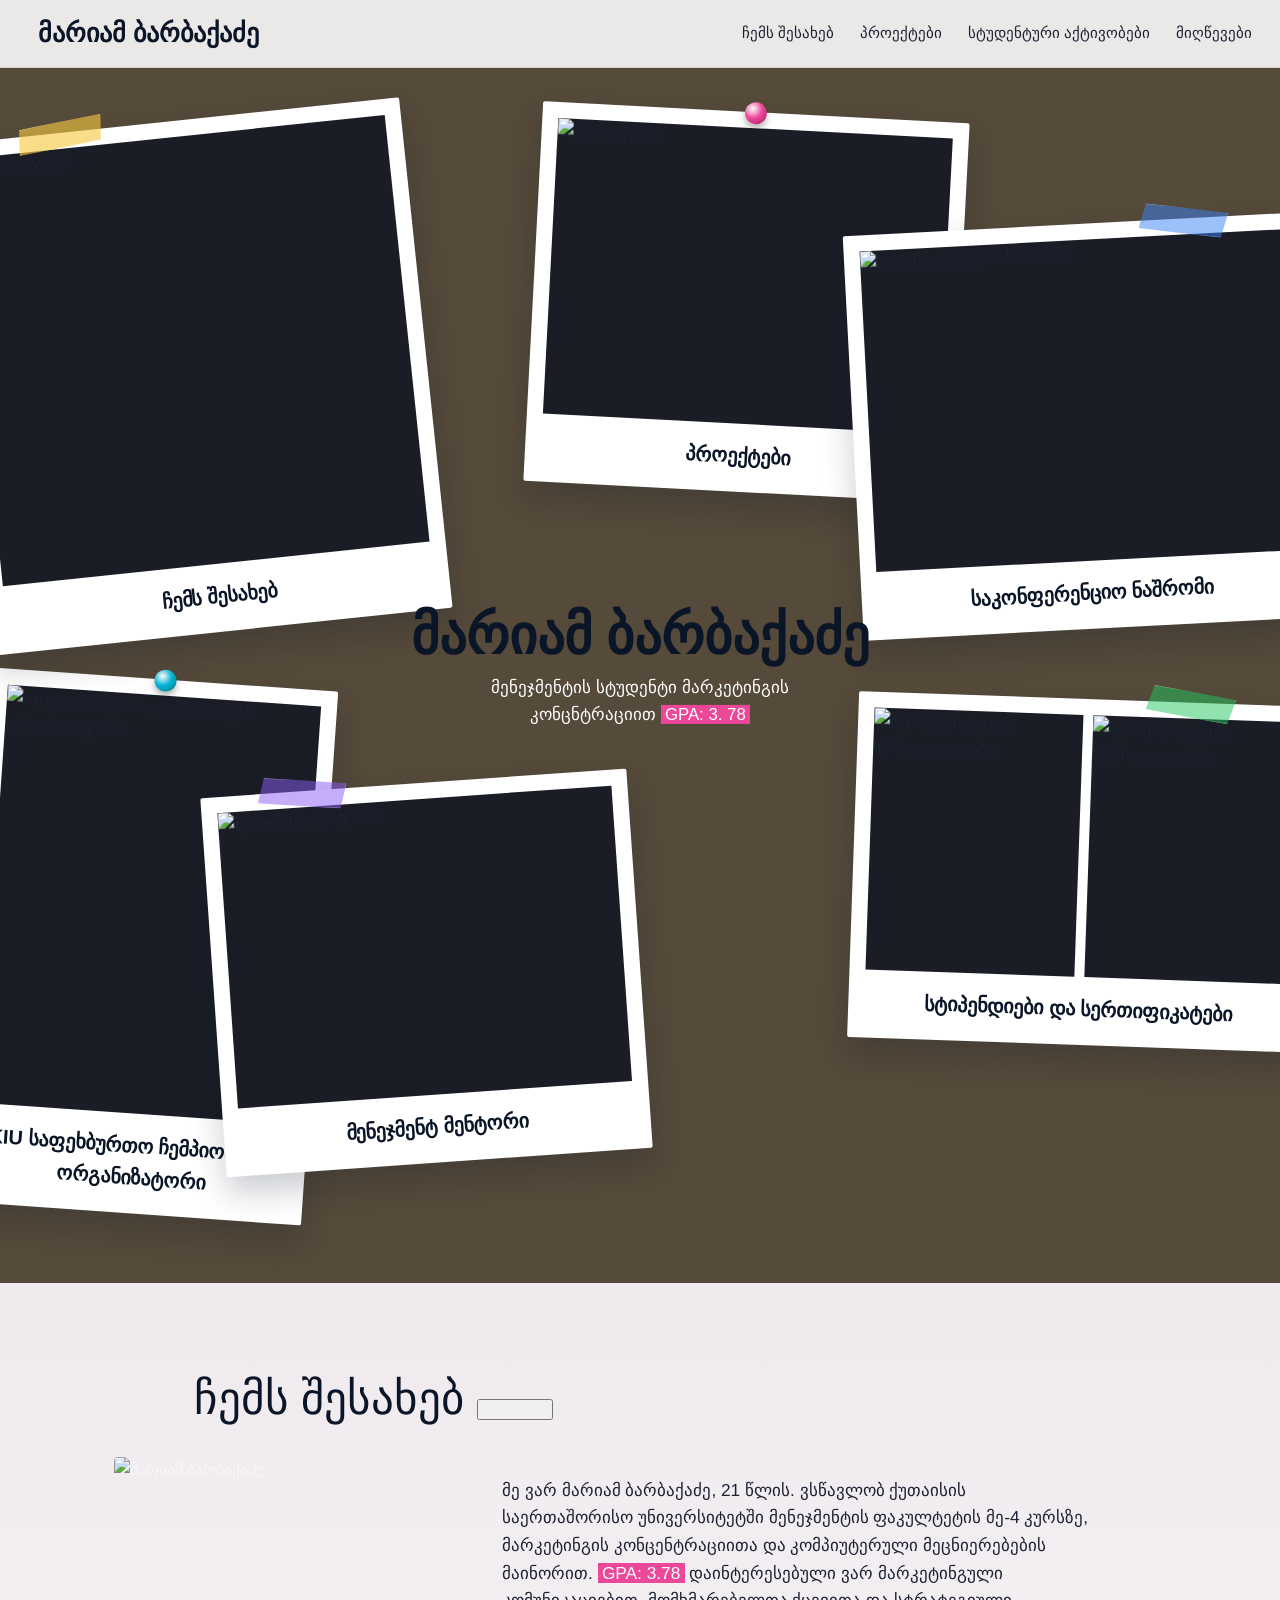
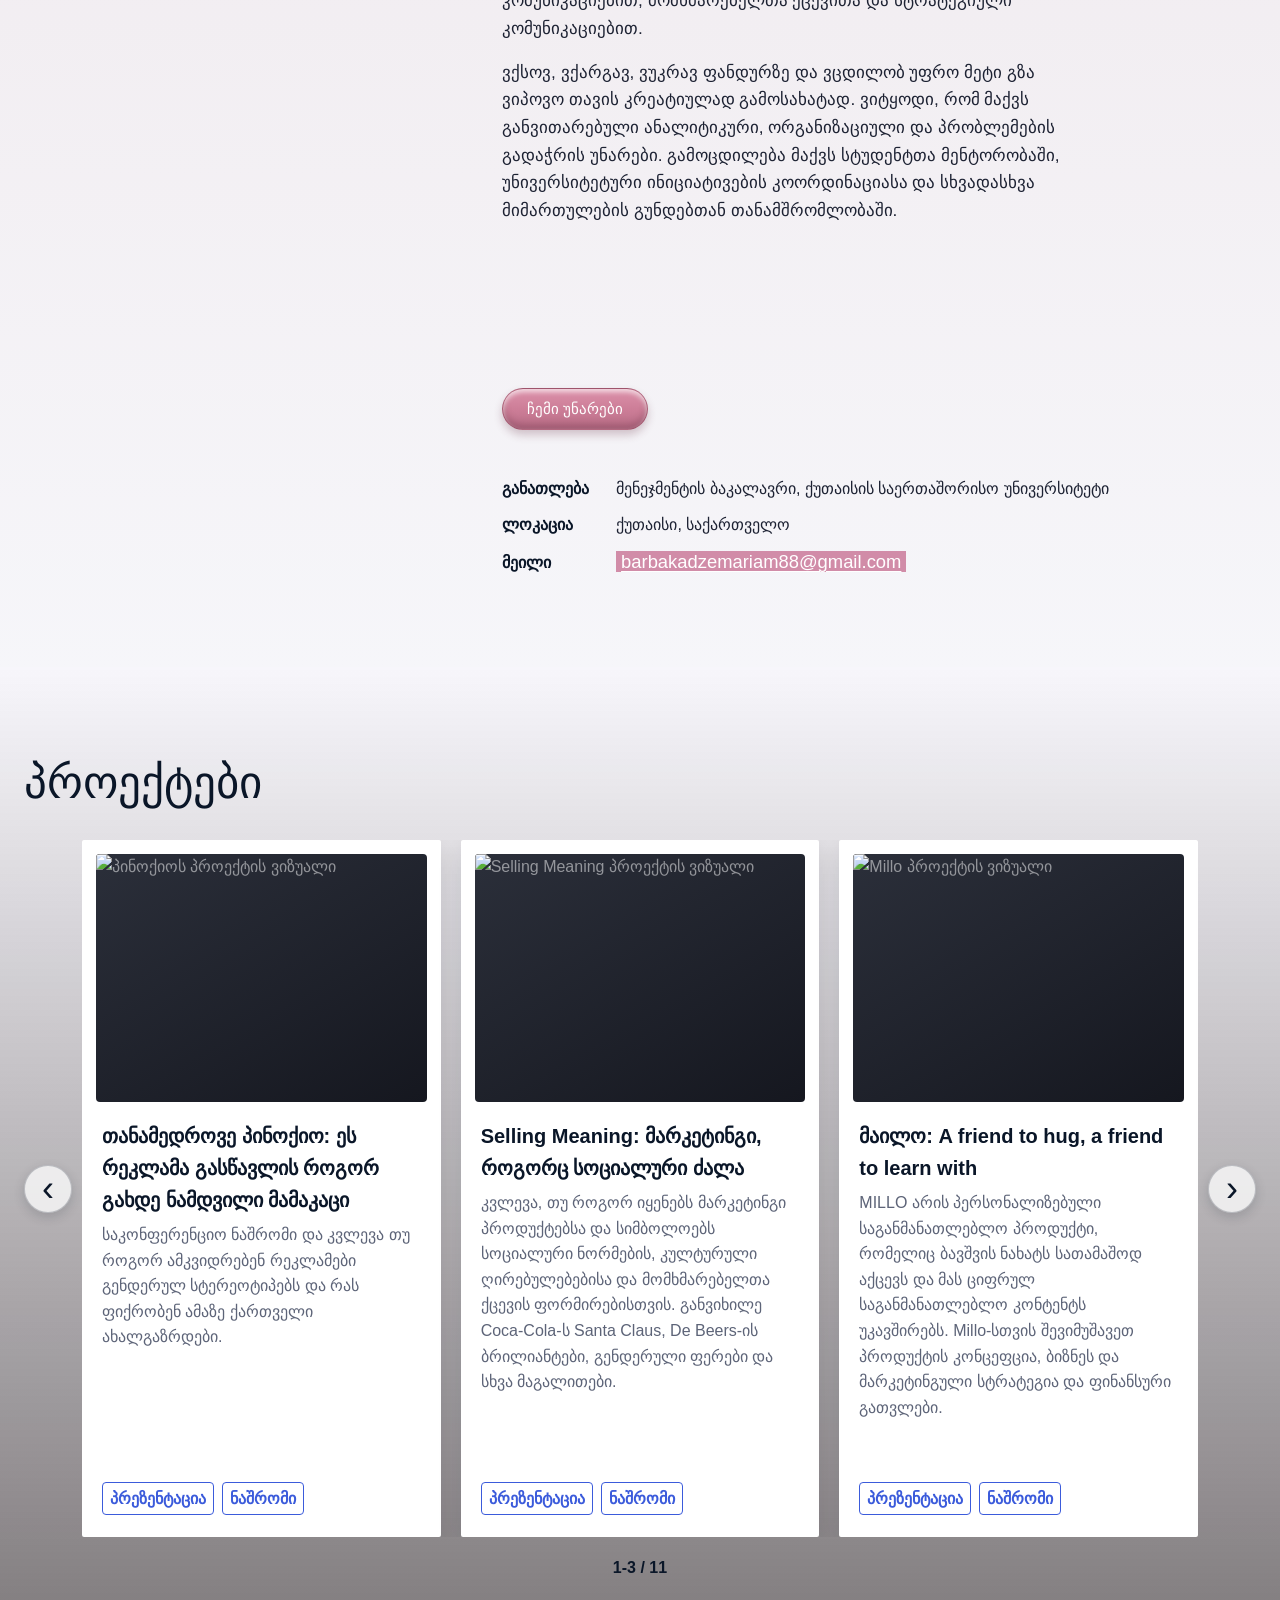
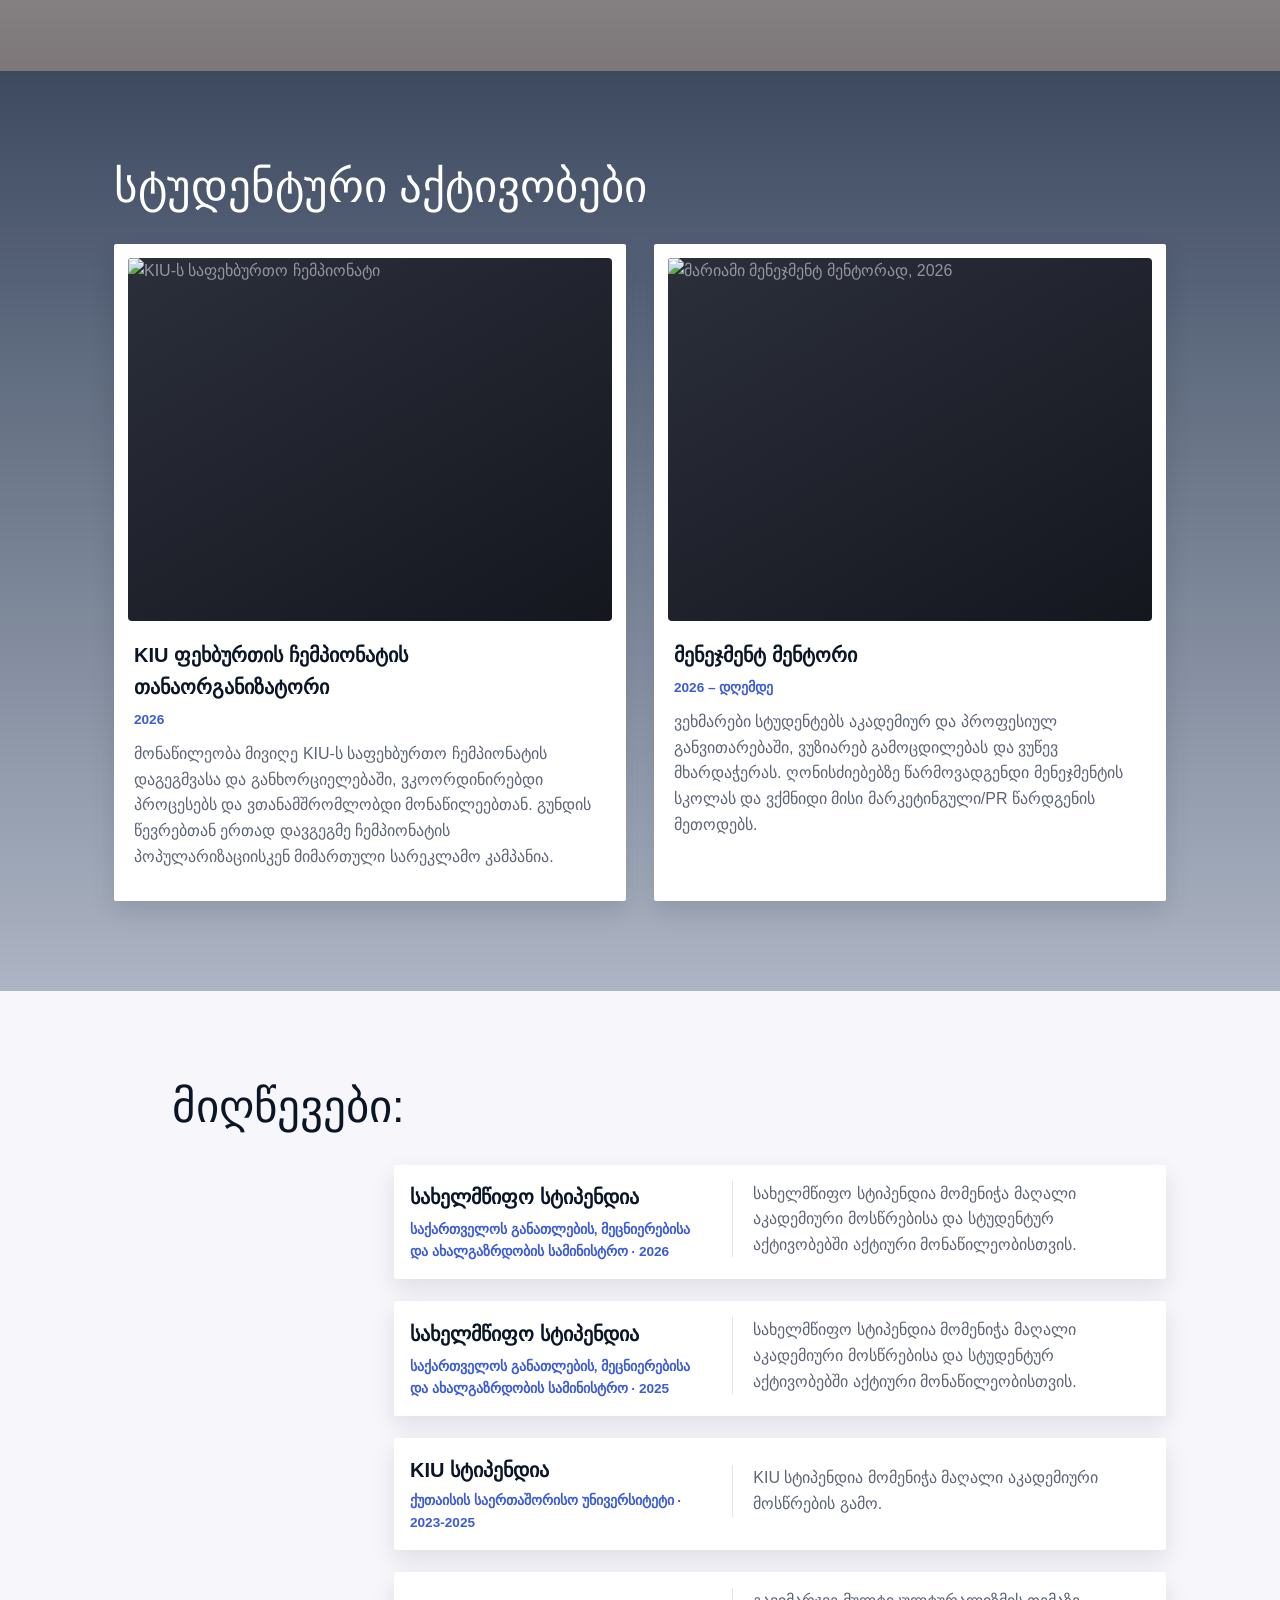
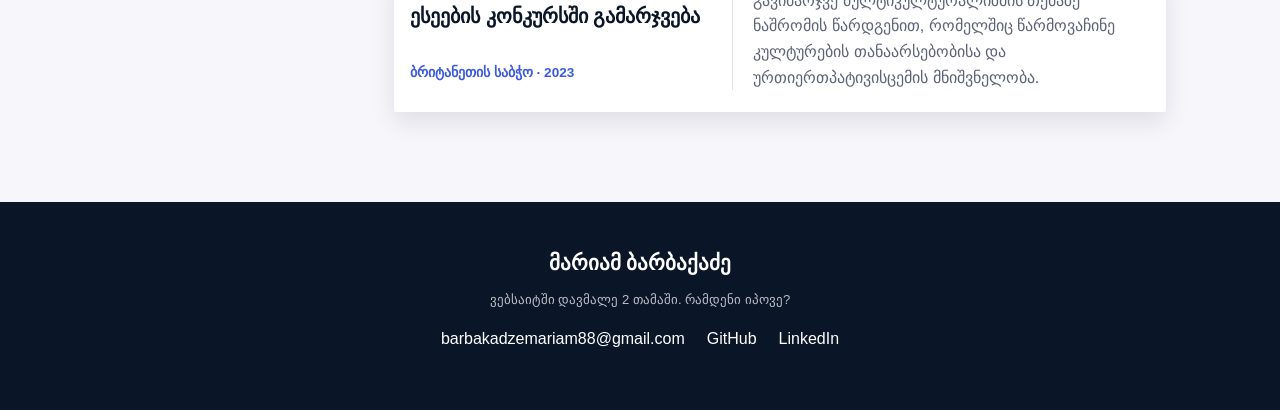
==== commit dba615de: "Rename index2.html to index.html" ====
--- a/index.html
+++ b/index.html
@@ -14,6 +14,89 @@
   <link href="https://fonts.googleapis.com/css2?family=Press+Start+2P&display=swap" rel="stylesheet">
   <link rel="stylesheet" href="style.css" />
   <link rel="stylesheet" href="m-runner/m-runner.css" />
+  <link rel="stylesheet" href="./m-catcher.css" />
+  <style>
+    #awards .awards-layout {
+      display: grid;
+      grid-template-columns: minmax(140px, 180px) minmax(0, 1fr);
+      align-items: start;
+      gap: 24px;
+    }
+
+    #awards .section-title {
+      display: flex;
+      align-items: center;
+      gap: 10px;
+    }
+
+    #awards .mcatch-trigger {
+      display: inline-flex;
+      flex: 0 0 auto;
+      margin: 0;
+    }
+
+    #awards .mcatch-panel {
+      min-width: 0;
+      margin: 0;
+    }
+
+    #awards .mcatch-panel[hidden] {
+      display: block;
+      visibility: hidden;
+    }
+
+    #awards .mcatch {
+      width: 100%;
+      max-width: 180px;
+      margin: 0;
+      background: transparent;
+      border: 0;
+      border-radius: 0;
+    }
+
+    #awards .mcatch canvas {
+      filter: url(#mcatch-transparent-background);
+    }
+
+    #awards .mcatch-hint {
+      margin-top: 8px;
+      font-size: 12px;
+    }
+
+    #awards .mcatch-filter-defs {
+      position: absolute;
+      width: 0;
+      height: 0;
+      overflow: hidden;
+    }
+
+    @media (max-width: 900px) {
+      #awards .awards-layout {
+        grid-template-columns: minmax(140px, 180px) minmax(0, 1fr);
+        gap: 16px;
+      }
+
+      #awards .award-list {
+        grid-column: 2;
+        margin-left: 0;
+      }
+    }
+
+    @media (max-width: 620px) {
+      #awards .awards-layout {
+        grid-template-columns: minmax(0, 1fr);
+        gap: 24px;
+      }
+
+      #awards .mcatch-panel {
+        width: min(100%, 180px);
+      }
+
+      #awards .award-list {
+        grid-column: 1;
+      }
+    }
+  </style>
 </head>
 
 <body>
@@ -410,10 +493,36 @@
       <div class="section-inner">
 
         <h2 class="section-title">
+          <button type="button" class="mcatch-trigger" id="mcatch-trigger"
+                  aria-expanded="false" aria-controls="mcatch-panel"
+                  aria-label="Play the button catching game" title="Click me!">
+            <img class="about-logo" src="./pictures/M%20logo.png" alt="">
+          </button>
           მიღწევები:
         </h2>
 
-        <ul class="award-list">
+        <div class="awards-layout">
+          <div class="mcatch-column">
+            <div class="mcatch-panel" id="mcatch-panel" hidden>
+              <section class="mcatch" id="mcatch" tabindex="0"
+                       aria-label="Button catching game. Move with mouse, touch or arrow keys.">
+                <svg class="mcatch-filter-defs" aria-hidden="true" focusable="false">
+                  <filter id="mcatch-transparent-background" color-interpolation-filters="sRGB">
+                    <feColorMatrix type="matrix" values="
+                      1 0 0 0 0
+                      0 1 0 0 0
+                      0 0 1 0 0
+                      0 3 0 0 -0.35
+                    " />
+                  </filter>
+                </svg>
+                <canvas></canvas>
+              </section>
+              <p class="mcatch-hint">Move with your <b>mouse</b>, finger or <b>← →</b> keys. Catch the buttons, don't let 3 hit the floor. Pearl ones are worth 5!</p>
+            </div>
+          </div>
+
+          <ul class="award-list">
 
           <li class="award">
             <div>
@@ -479,6 +588,10 @@
       მარიამ ბარბაქაძე
     </p>
 
+    <p class="footer-small">
+      ვებსაიტში დავმალე 2 თამაში. რამდენი იპოვე?
+    </p>
+    <p></p>
     <p class="footer-links">
 
       <a href="mailto:barbakadzemariam88@gmail.com">
@@ -503,16 +616,40 @@
 
     </p>
 
-    <p class="footer-small">
-      © <span id="year">2026</span> Mariam Barbakadze.
-      All rights reserved.
-    </p>
-
   </footer>
 
 
   <script src="m-runner/m-runner.js"></script>
+  <script src="./m-catcher.js"></script>
+  <script>
+    (() => {
+      const game = document.getElementById('mcatch');
+      const trigger = document.getElementById('mcatch-trigger');
+      const sound = game && game.querySelector('.mcatch__sound');
+      if (!game || !trigger || !sound) return;
+
+      let soundEnabled = sound.getAttribute('aria-pressed') === 'true';
+      const enableSound = () => {
+        if (trigger.getAttribute('aria-expanded') !== 'true') return;
+        if (sound.getAttribute('aria-pressed') === 'true') {
+          soundEnabled = true;
+          return;
+        }
+        if (soundEnabled) return;
+        sound.click();
+        soundEnabled = sound.getAttribute('aria-pressed') === 'true';
+      };
+
+      game.addEventListener('pointerdown', event => {
+        if (event.target !== sound) enableSound();
+      });
+      game.addEventListener('keydown', event => {
+        if (event.target !== sound) enableSound();
+      });
+      trigger.addEventListener('click', enableSound);
+    })();
+  </script>
   <script src="script.js"></script>
 
 </body>
-</html>+</html>
--- a/m-catcher.css
+++ b/m-catcher.css
@@ -0,0 +1,74 @@
+/* M Catcher styles */
+.mcatch {
+  --mc-bg: #25121F;
+  --mc-fg: #FFD9E5;
+  position: relative;
+  width: 100%;
+  max-width: 400px;
+  margin: 0 auto;
+  box-sizing: border-box;
+  background: var(--mc-bg);
+  border: 3px solid #ED5E8C;
+  border-radius: 10px;
+  overflow: hidden;
+  outline: none;
+  -webkit-tap-highlight-color: transparent;
+  user-select: none;
+  -webkit-user-select: none;
+}
+.mcatch:focus-visible { outline: 3px solid #ED5E8C; outline-offset: 4px; }
+.mcatch canvas { display: block; width: 100%; touch-action: none; cursor: none; }
+
+.mcatch__sound {
+  position: absolute;
+  top: 10px;
+  left: 10px;
+  display: grid;
+  place-items: center;
+  width: 34px;
+  height: 34px;
+  padding: 0;
+  color: var(--mc-fg);
+  background: transparent;
+  border: 2px solid var(--mc-fg);
+  border-radius: 6px;
+  cursor: pointer;
+  opacity: .75;
+}
+.mcatch__sound:hover { opacity: 1; }
+.mcatch__sound:focus-visible { outline: 2px solid #ED5E8C; outline-offset: 2px; }
+.mcatch__ico { grid-area: 1 / 1; }
+.mcatch__sound .mcatch__ico--on { display: none; }
+.mcatch__sound.is-on .mcatch__ico--on { display: block; }
+.mcatch__sound.is-on .mcatch__ico--off { display: none; }
+
+.mcatch-hint {
+  margin: 12px auto 0;
+  max-width: 400px;
+  font: 14px/1.5 system-ui, -apple-system, "Segoe UI", sans-serif;
+  color: #6b4a5c;
+  text-align: center;
+}
+
+/* Optional: logo button that opens the game */
+.mcatch-trigger {
+  display: inline-flex;
+  margin: 0 0 0 .35em;
+  vertical-align: middle;
+  padding: 0;
+  background: none;
+  border: 0;
+  border-radius: 8px;
+  line-height: 0;
+  cursor: pointer;
+  transition: transform .2s ease;
+}
+.mcatch-trigger:hover { transform: rotate(8deg) scale(1.08); }
+.mcatch-trigger:focus-visible { outline: 3px solid #ED5E8C; outline-offset: 4px; }
+.mcatch-trigger img { display: block; margin: 0; }
+.mcatch-panel { margin: 0 0 32px; scroll-margin-top: 84px; }
+/* Awards section: line the game up with the award cards (they are indented 76px) */
+#awards .mcatch-panel { margin-left: 76px; }
+@media (max-width: 900px) { #awards .mcatch-panel { margin-left: 0; } }
+.mcatch-panel[hidden] { display: none; }
+@media (prefers-reduced-motion: reduce) { .mcatch-trigger { transition: none; } }
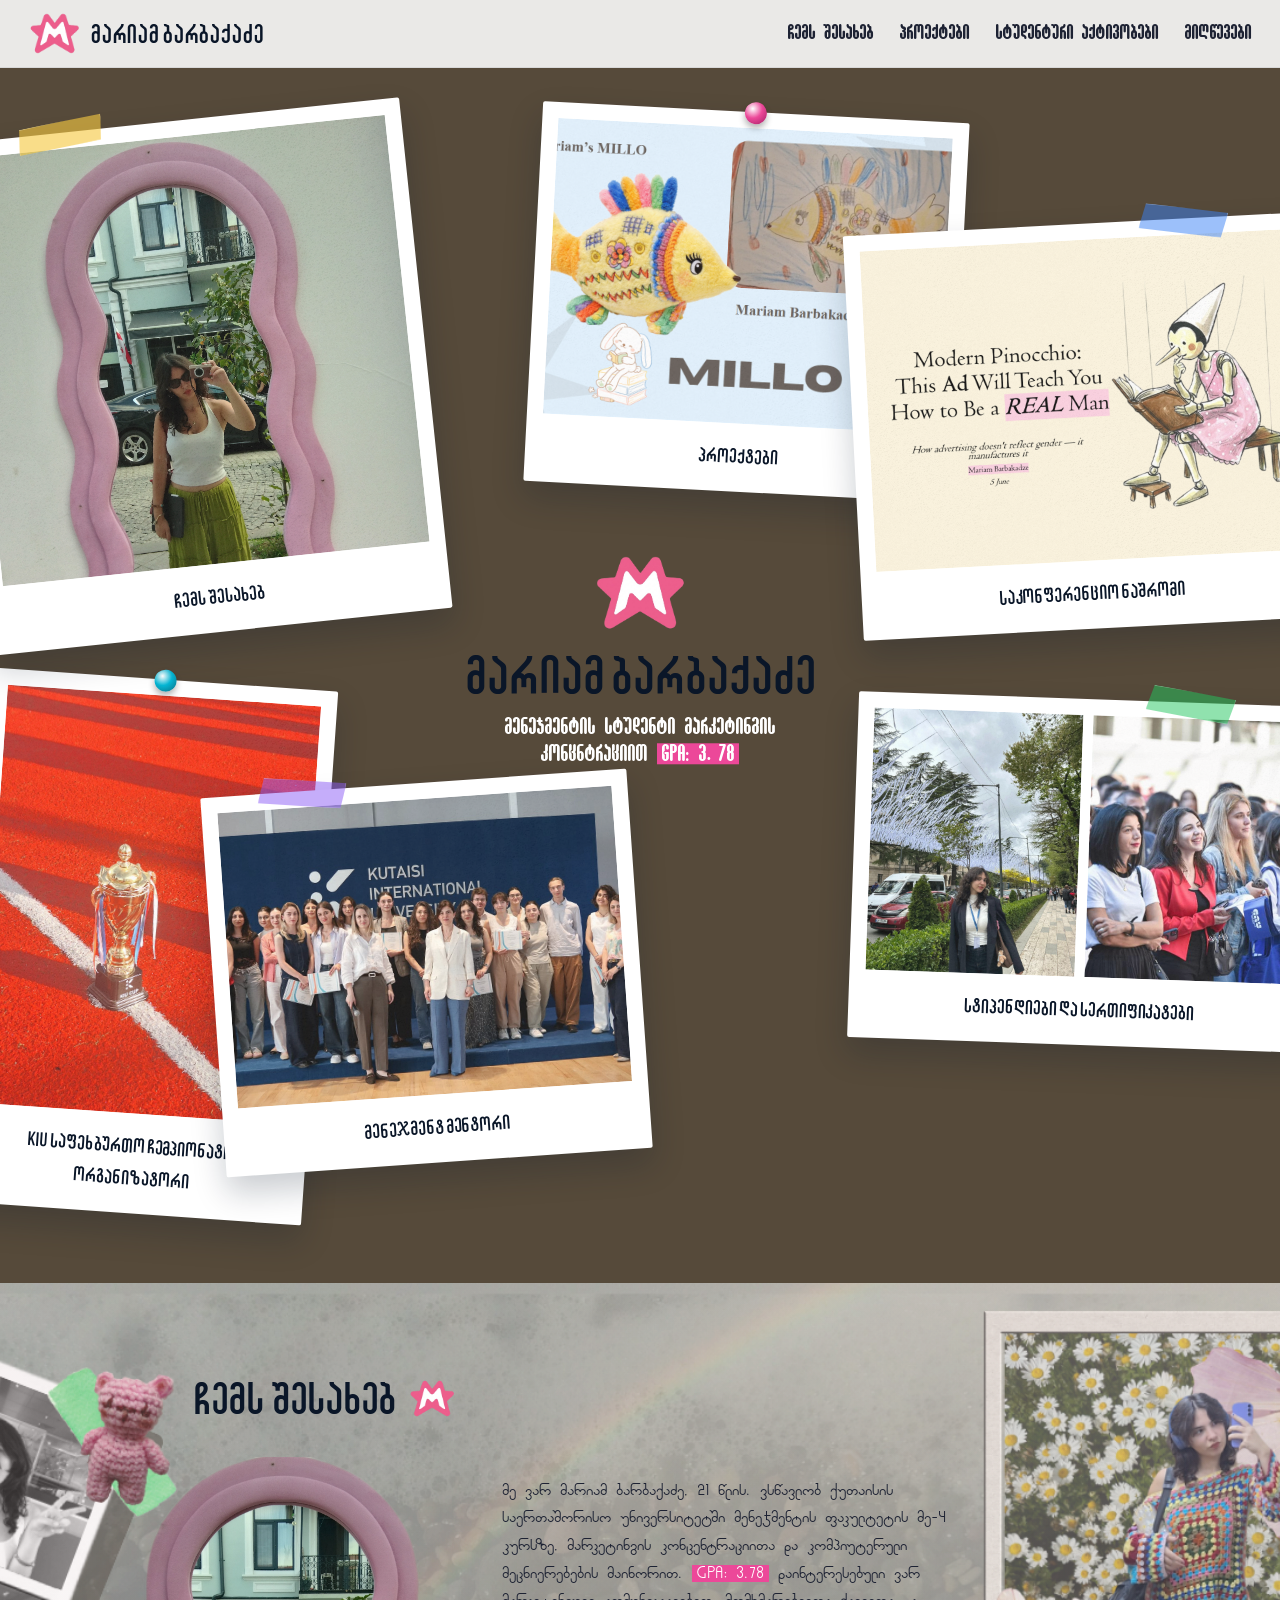
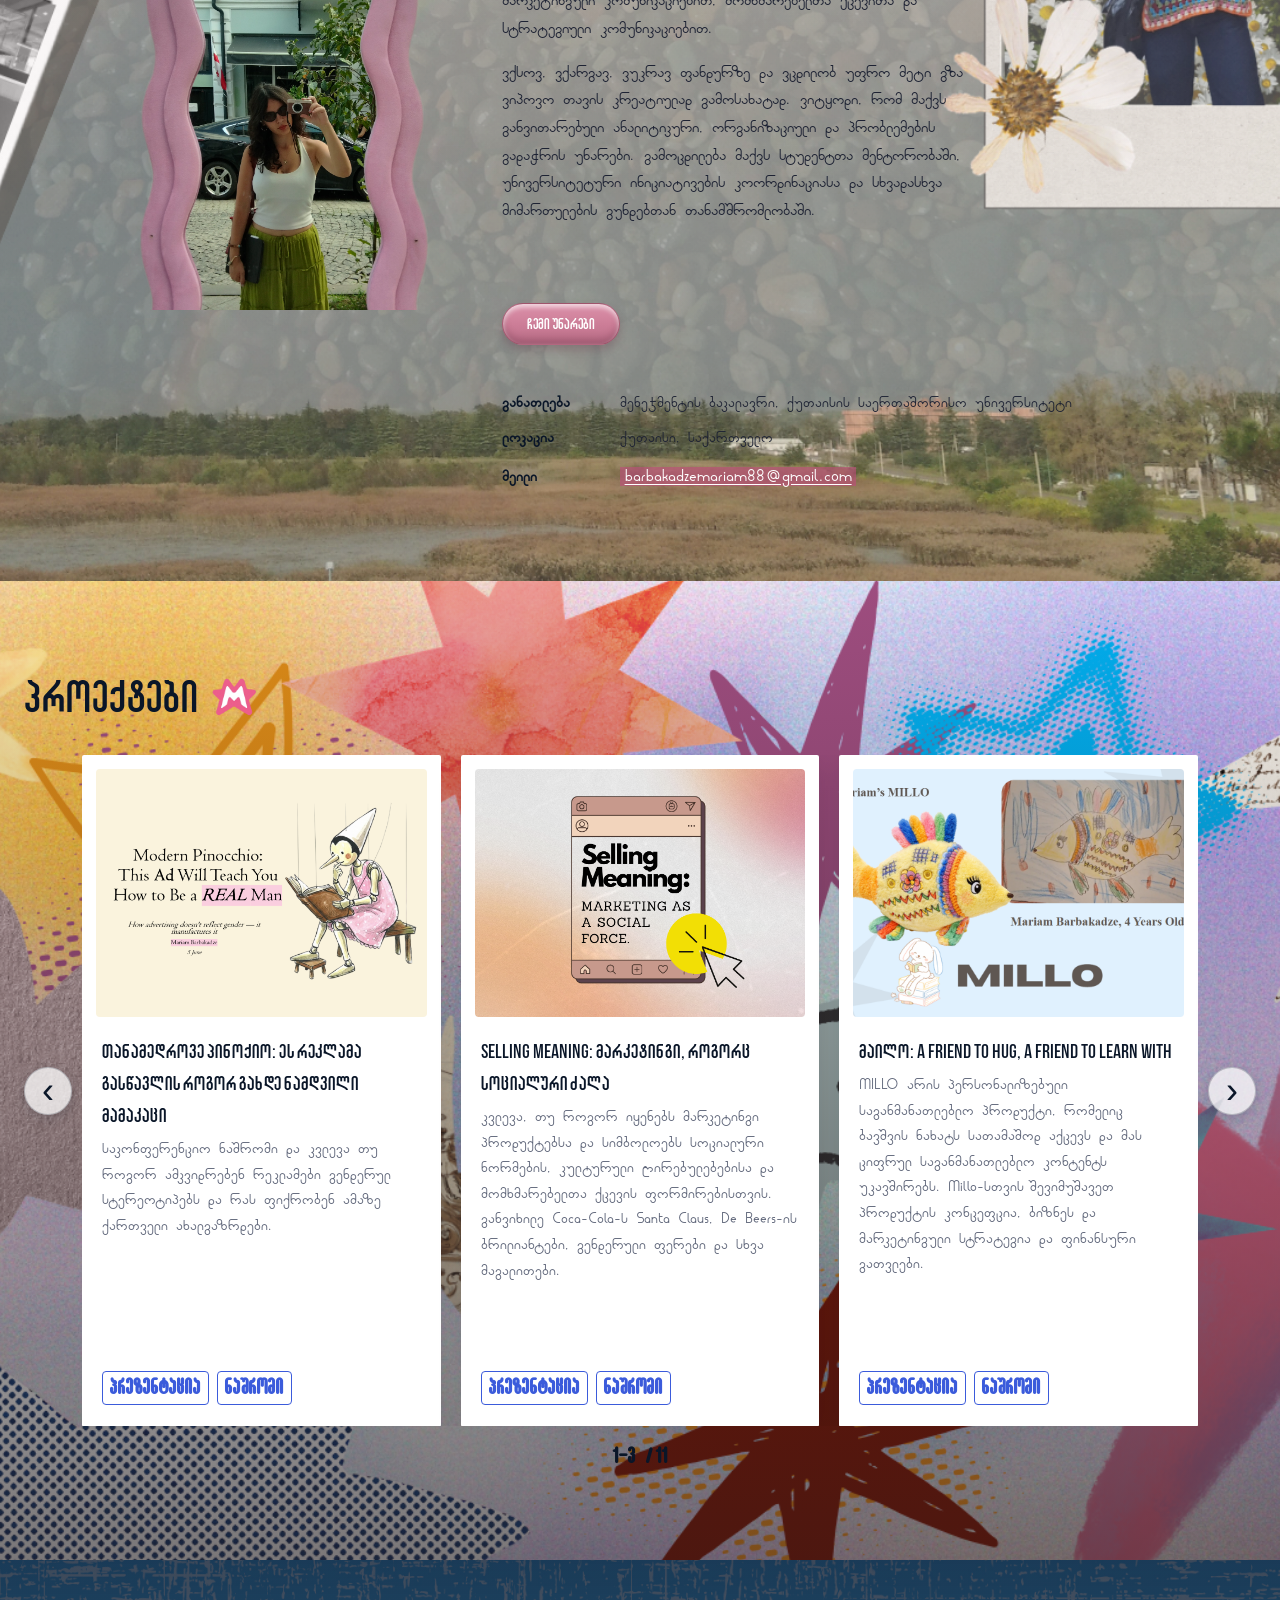
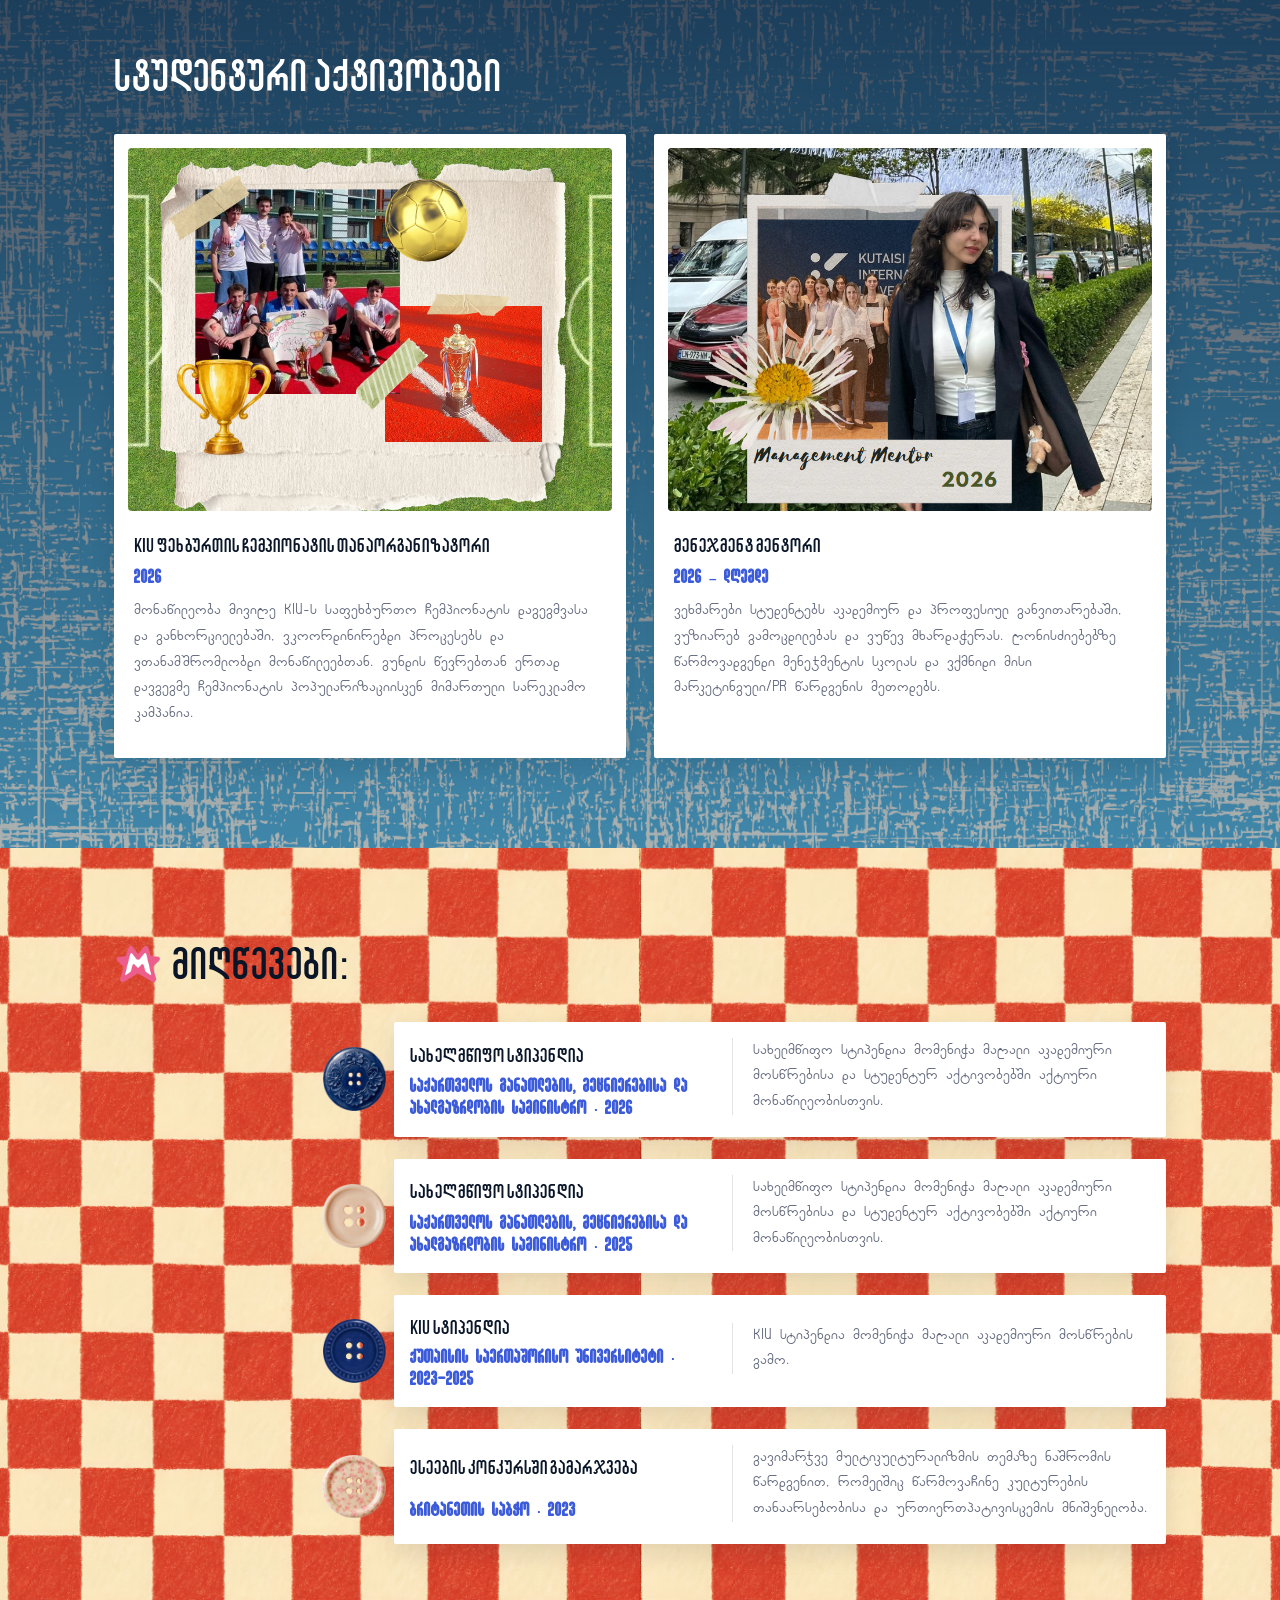
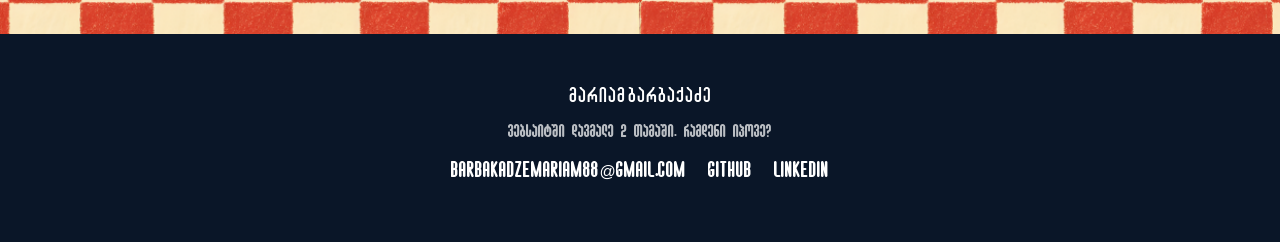
==== commit 918898b7: "fix" ====
--- a/index.html
+++ b/index.html
@@ -320,7 +320,7 @@
                   <h3>Selling Meaning: მარკეტინგი, როგორც სოციალური ძალა</h3>
                   <p>კვლევა, თუ როგორ იყენებს მარკეტინგი პროდუქტებსა და სიმბოლოებს სოციალური ნორმების, კულტურული ღირებულებებისა და მომხმარებელთა ქცევის ფორმირებისთვის. განვიხილე Coca-Cola-ს Santa Claus, De Beers-ის ბრილიანტები, გენდერული ფერები და სხვა მაგალითები.</p>
                   <div class="project-links">
-                    <a href="https://drive.google.com/drive/u/0/folders/1JUCfDVPSGyvpxXm6-o5__2E_a_eijQSh" class="card-link" target="_blank" rel="noopener">პრეზენტაცია</a>
+                    <a href="https://drive.google.com/file/d/1H2FSlpW5pExpt1T8N7MJeoaR-RYPcEu5/view?usp=sharing" class="card-link" target="_blank" rel="noopener">პრეზენტაცია</a>
                     <a href="https://docs.google.com/document/d/1NkHAXTlV-sT7ubtW3Xc5qwYk5XIkKrce/edit?usp=sharing&ouid=109535203645170659865&rtpof=true&sd=true" class="card-link" target="_blank" rel="noopener">ნაშრომი</a>
                   </div>
                 </article>
--- a/m-runner/m-runner.css
+++ b/m-runner/m-runner.css
@@ -0,0 +1,73 @@
+/* M Runner styles */
+  .mrunner {
+    position: relative;
+    width: 100%;
+    max-width: 900px;
+    margin: 0 auto;
+    box-sizing: border-box;
+    outline: none;
+    -webkit-tap-highlight-color: transparent;
+    user-select: none;
+    -webkit-user-select: none;
+  }
+  .mrunner canvas { display: block; width: 100%; touch-action: none; }
+  .mrunner__sound {
+    position: absolute;
+    top: 2px;
+    left: 2px;
+    display: grid;
+    place-items: center;
+    width: 26px;
+    height: 26px;
+    padding: 0;
+    color: #0A1628;
+    background: transparent;
+    border: 0;
+    cursor: pointer;
+    opacity: .72;
+  }
+  .mrunner__sound:hover { opacity: 1; }
+  .mrunner__sound:focus-visible { outline: 2px solid #ED5E8C; outline-offset: 1px; }
+  .mrunner__ico { grid-area: 1 / 1; }
+  .mrunner__sound .mrunner__ico--on { display: none; }
+  .mrunner__sound.is-on .mrunner__ico--on { display: block; }
+  .mrunner__sound.is-on .mrunner__ico--off { display: none; }
+  .mrunner-hint {
+    margin: 12px auto 0;
+    max-width: 900px;
+    font: 14px/1.5 system-ui, -apple-system, "Segoe UI", sans-serif;
+    color: #6b4a5c;
+    text-align: center;
+  }
+  
+  /* ---------- The logo button that opens the game ---------- */
+  .mrunner-trigger {
+    display: inline-flex;
+    margin: 0 0 0 .35em;
+    padding: 0;
+    background: none;
+    border: 0;
+    border-radius: 8px;
+    line-height: 0;
+    vertical-align: middle;
+    cursor: pointer;
+    transition: transform .2s ease;
+  }
+  .mrunner-trigger:hover { transform: rotate(-8deg) scale(1.08); }
+  .mrunner-trigger:focus-visible { outline: 3px solid #ED5E8C; outline-offset: 4px; }
+  .mrunner-trigger .about-logo { display: block; margin: 0; }
+  .about-heading-row {
+    display: flex;
+    flex-wrap: wrap;
+    align-items: center;
+    gap: 20px;
+    margin-bottom: 32px;
+  }
+  .about-heading-row .section-title { flex: 0 0 auto; margin: 0; }
+  .about-heading-row .mrunner-panel {
+    flex: 1 1 420px;
+    min-width: min(100%, 320px);
+    margin: 0;
+  }
+  .mrunner-panel[hidden] { display: none; }
+  @media (prefers-reduced-motion: reduce) { .mrunner-trigger { transition: none; } }
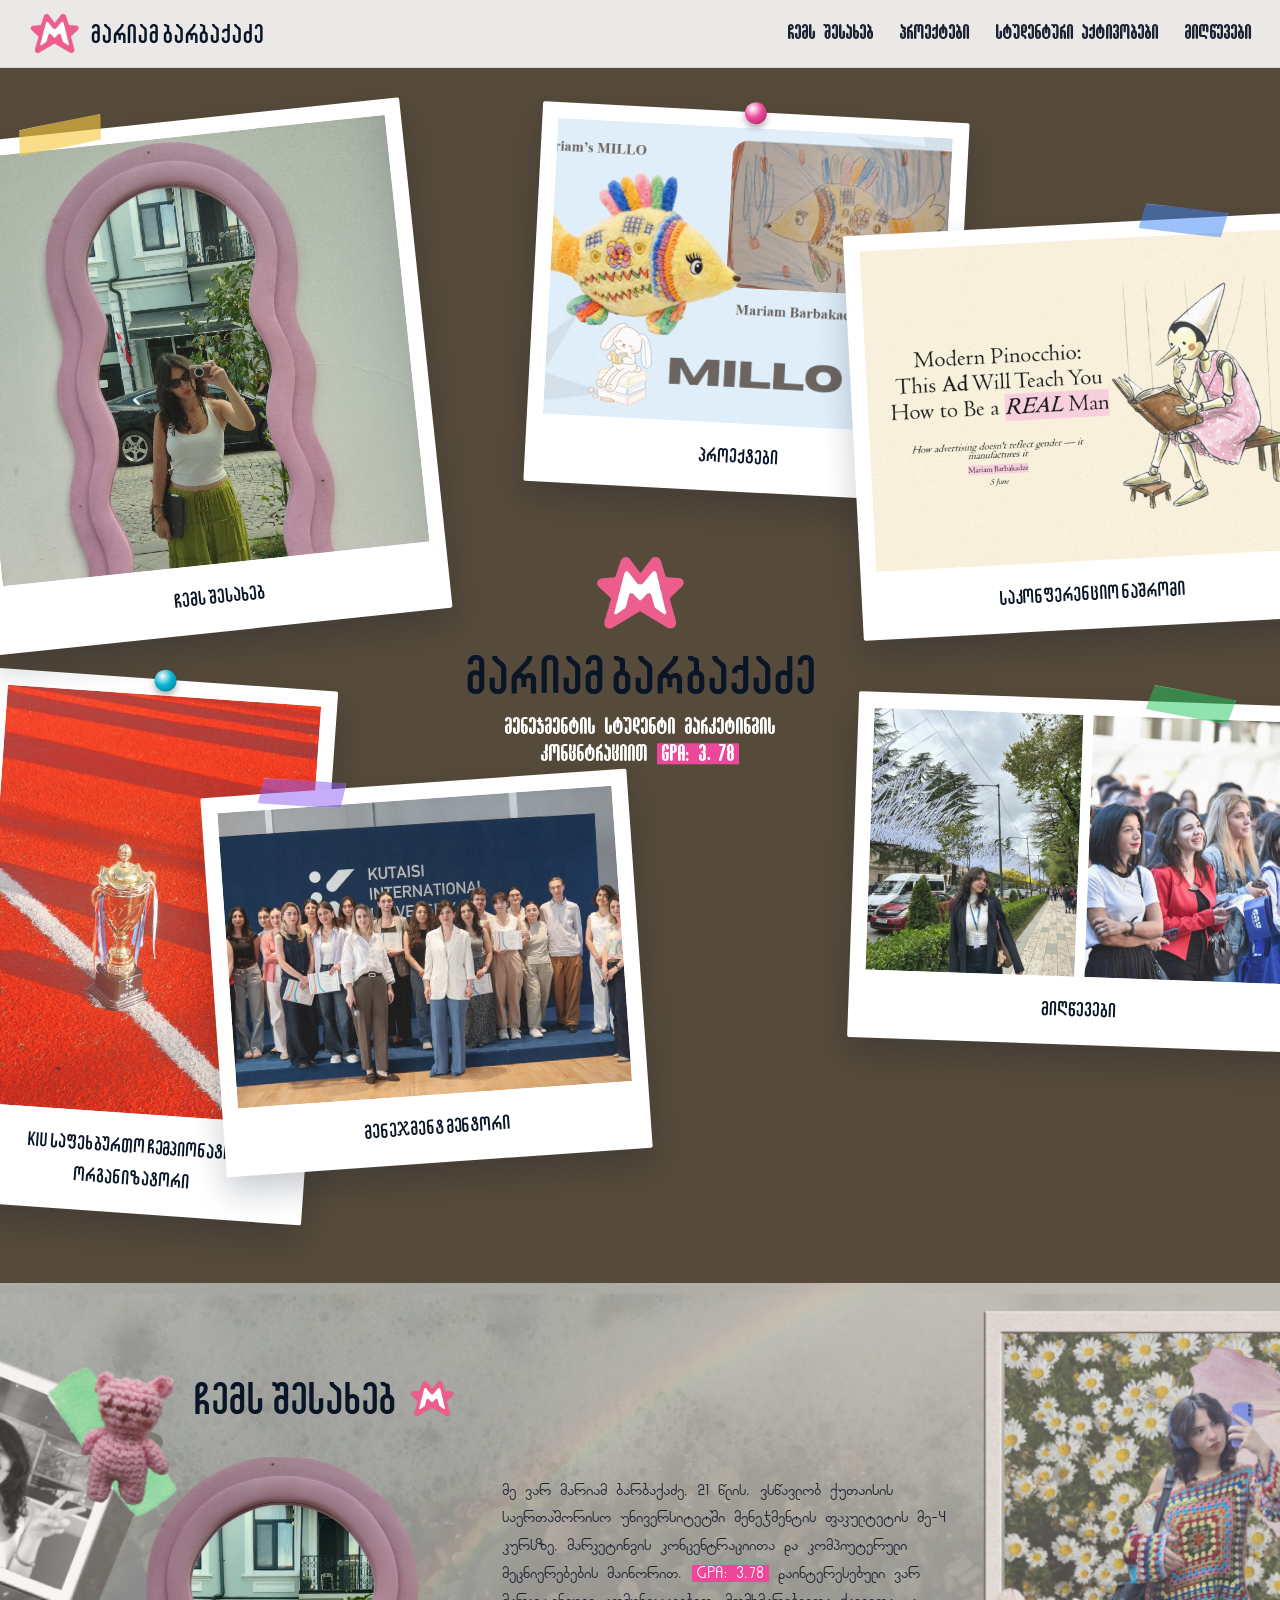
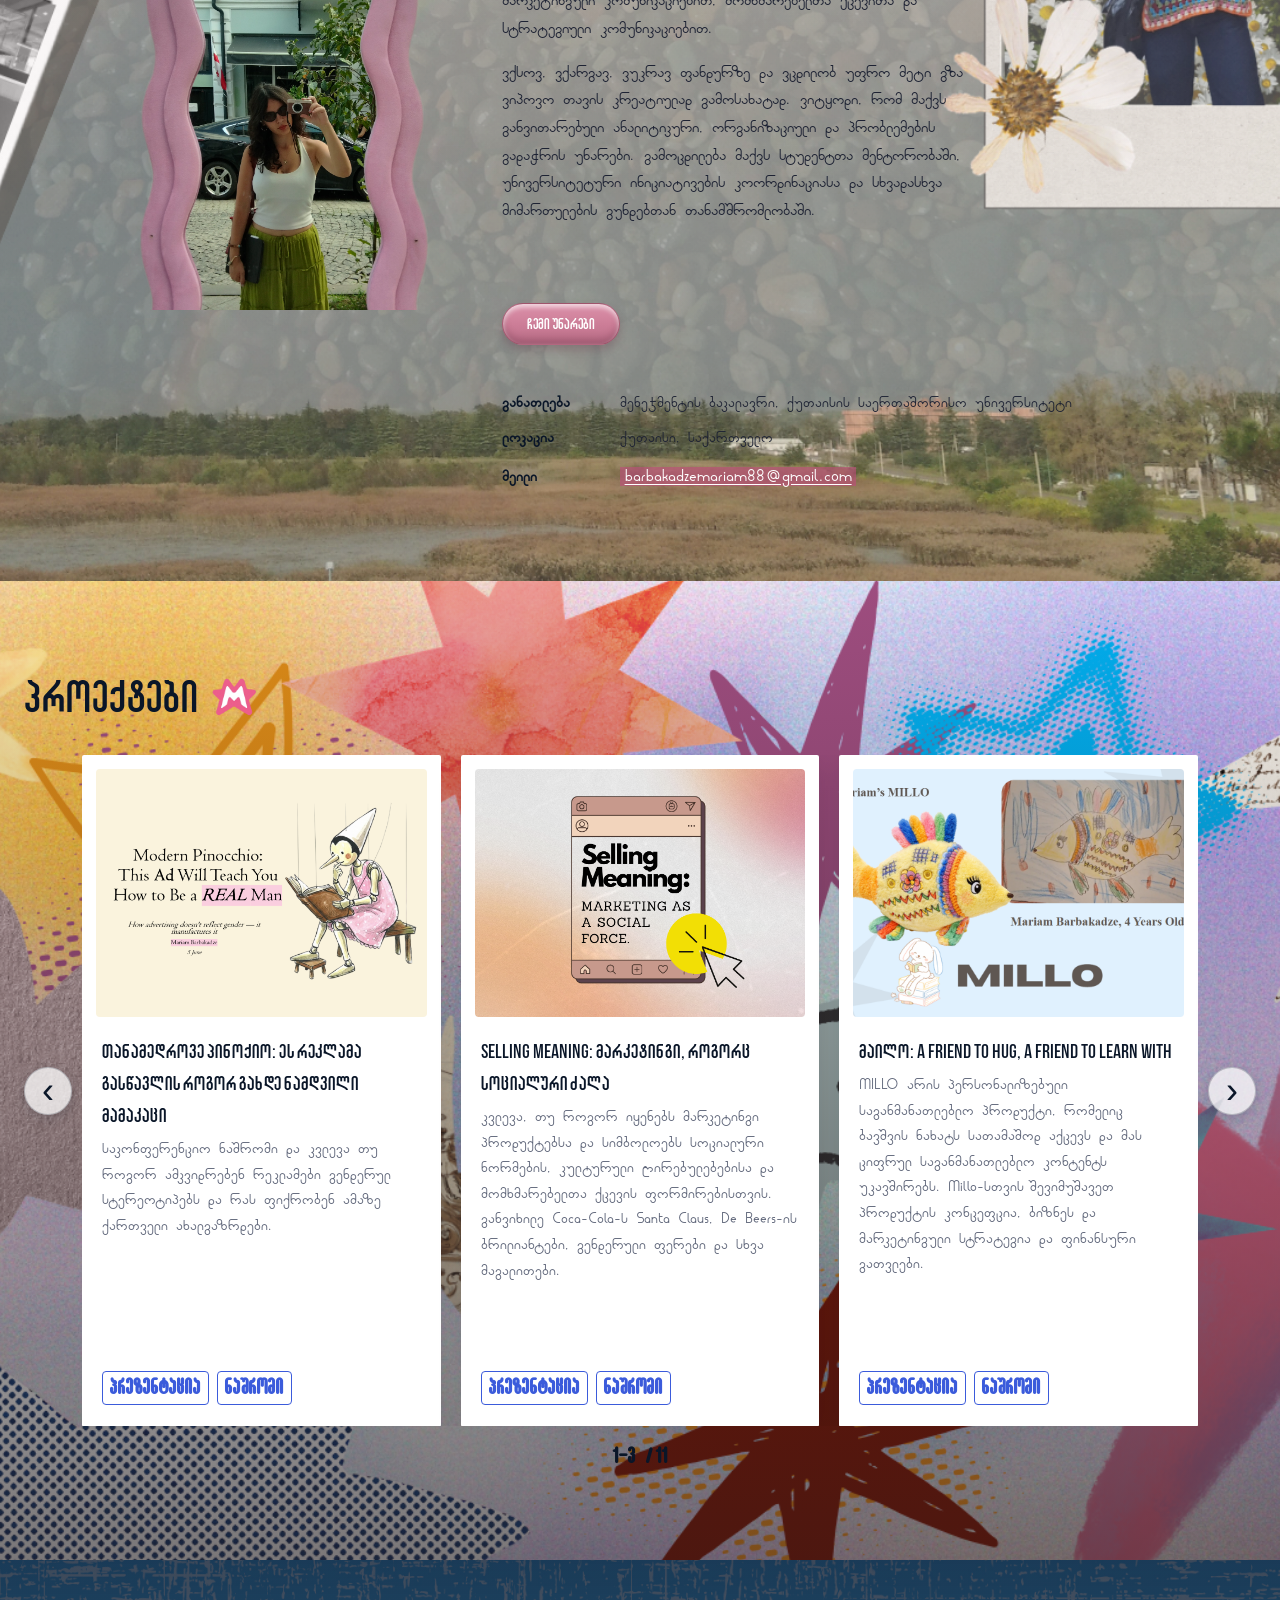
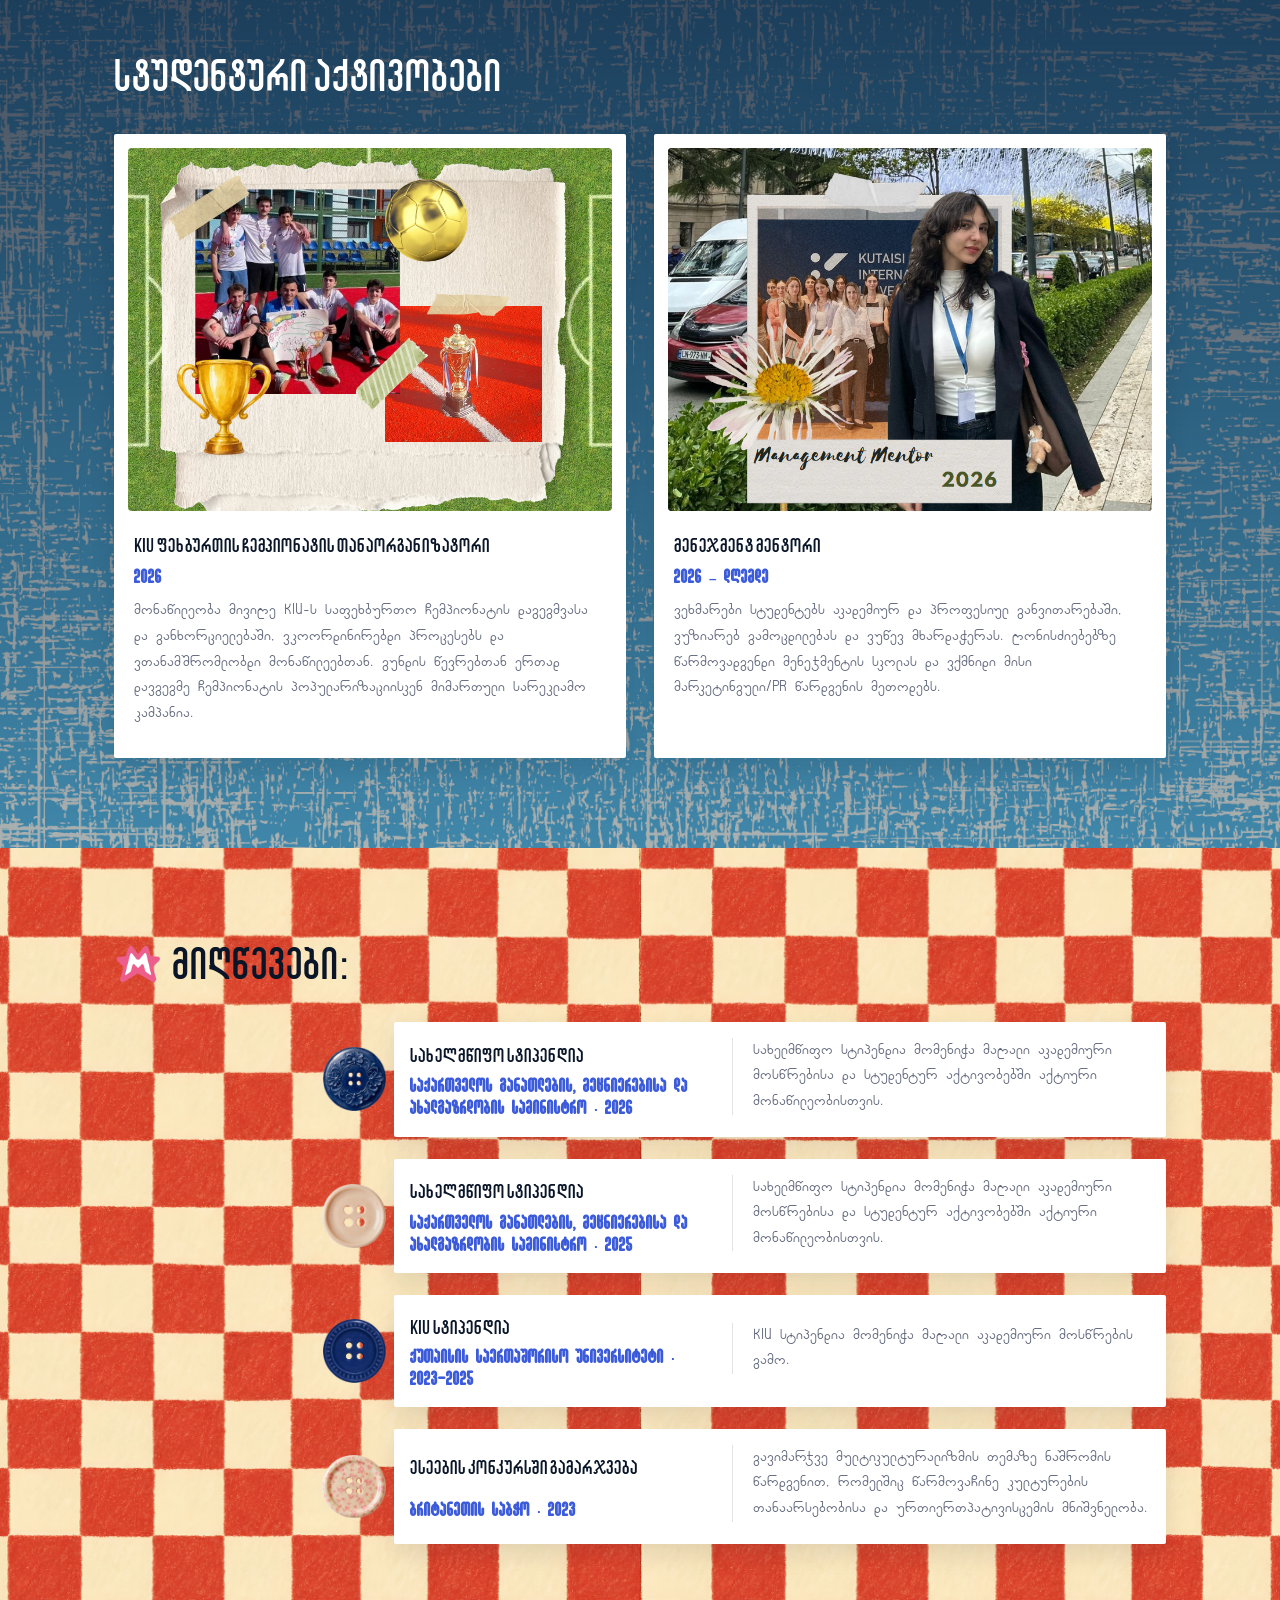
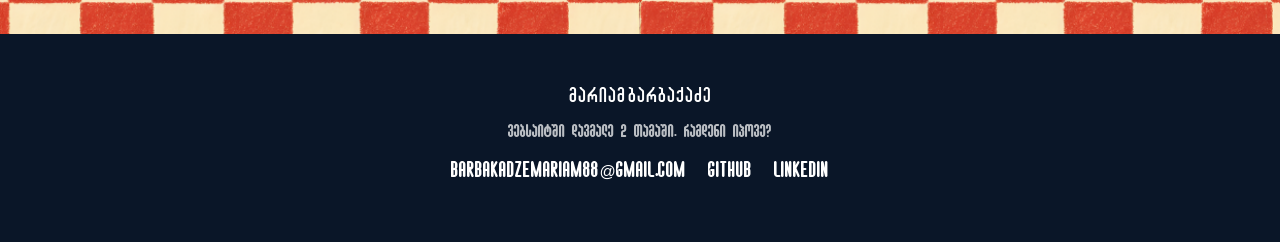
==== commit cf3f6bed: "fix" ====
--- a/index.html
+++ b/index.html
@@ -4,7 +4,7 @@
   <meta charset="UTF-8" />
   <meta name="viewport" content="width=device-width, initial-scale=1" />
 
-  <title>მარიამ ბარბაქაძე — პორთფოლიო</title>
+  <title>მარიამ ბარბაქაძე : პორთფოლიო</title>
 
   <meta
     name="description"
